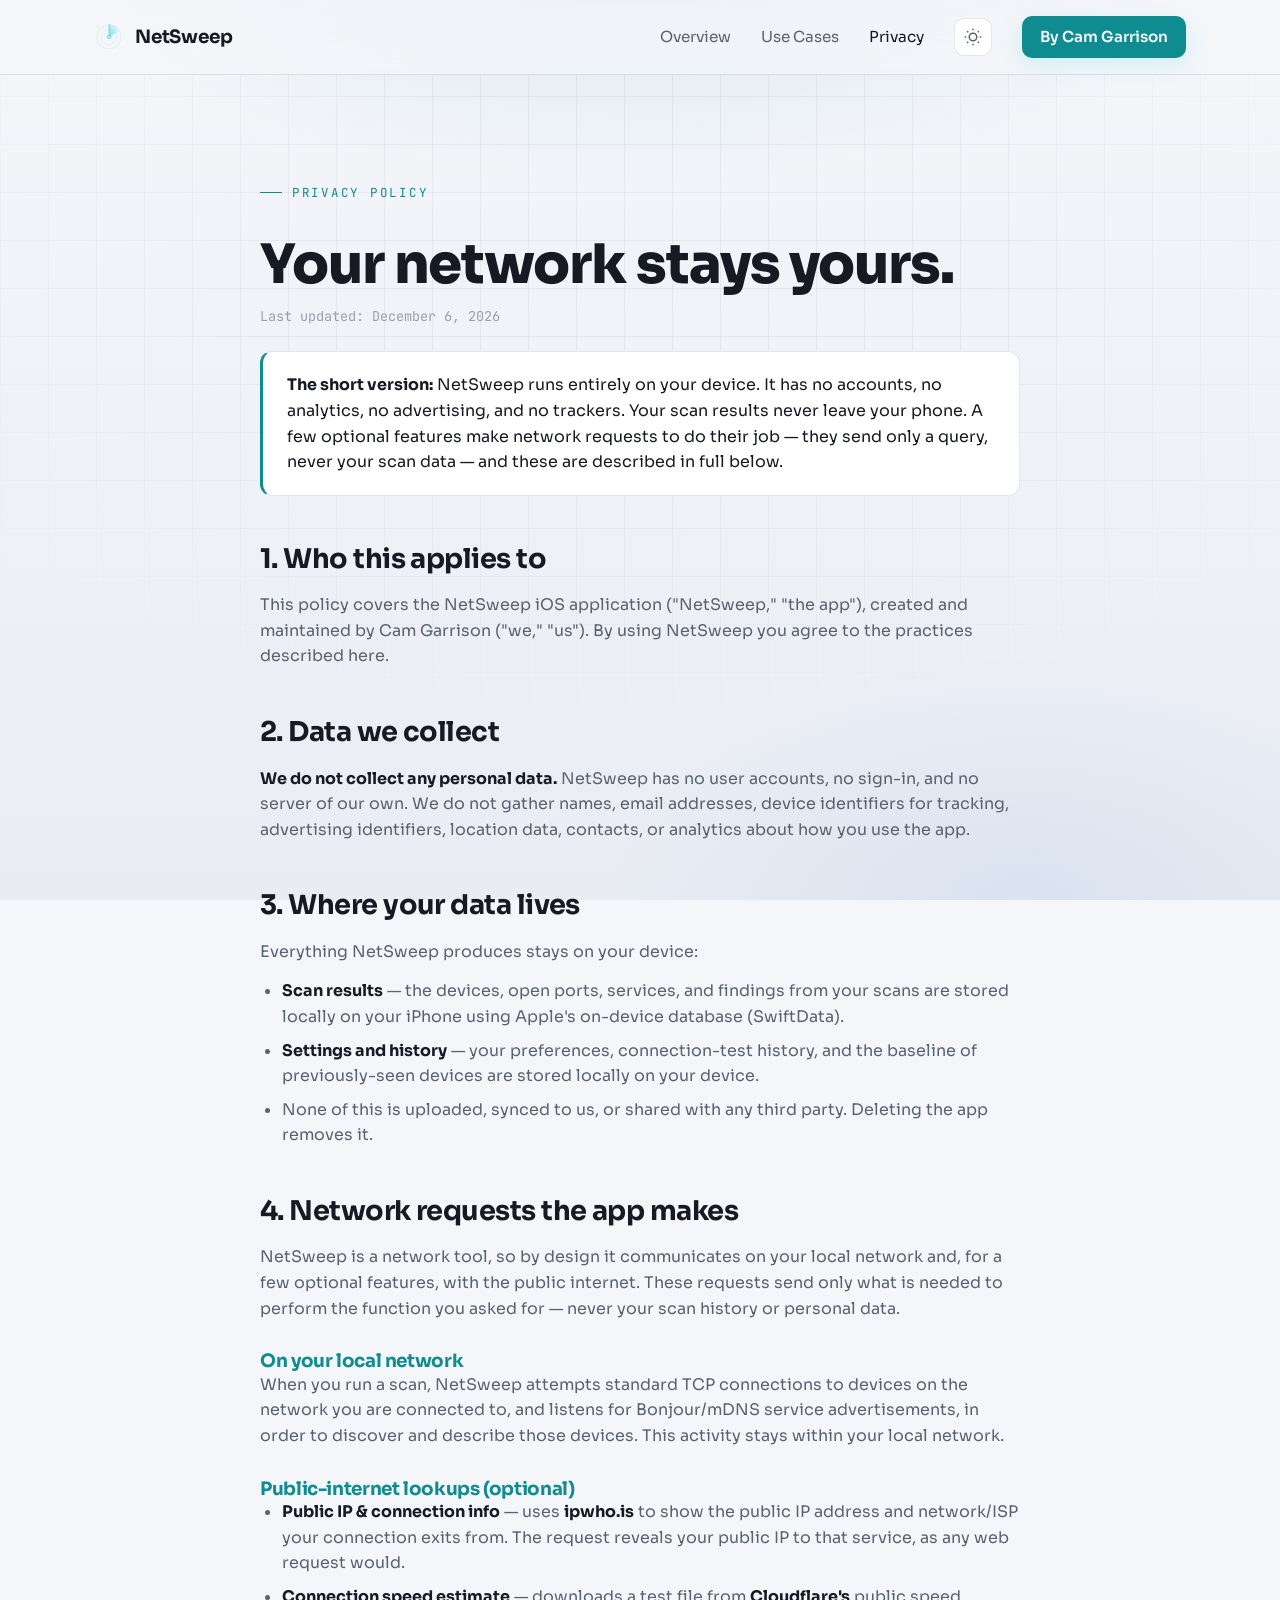
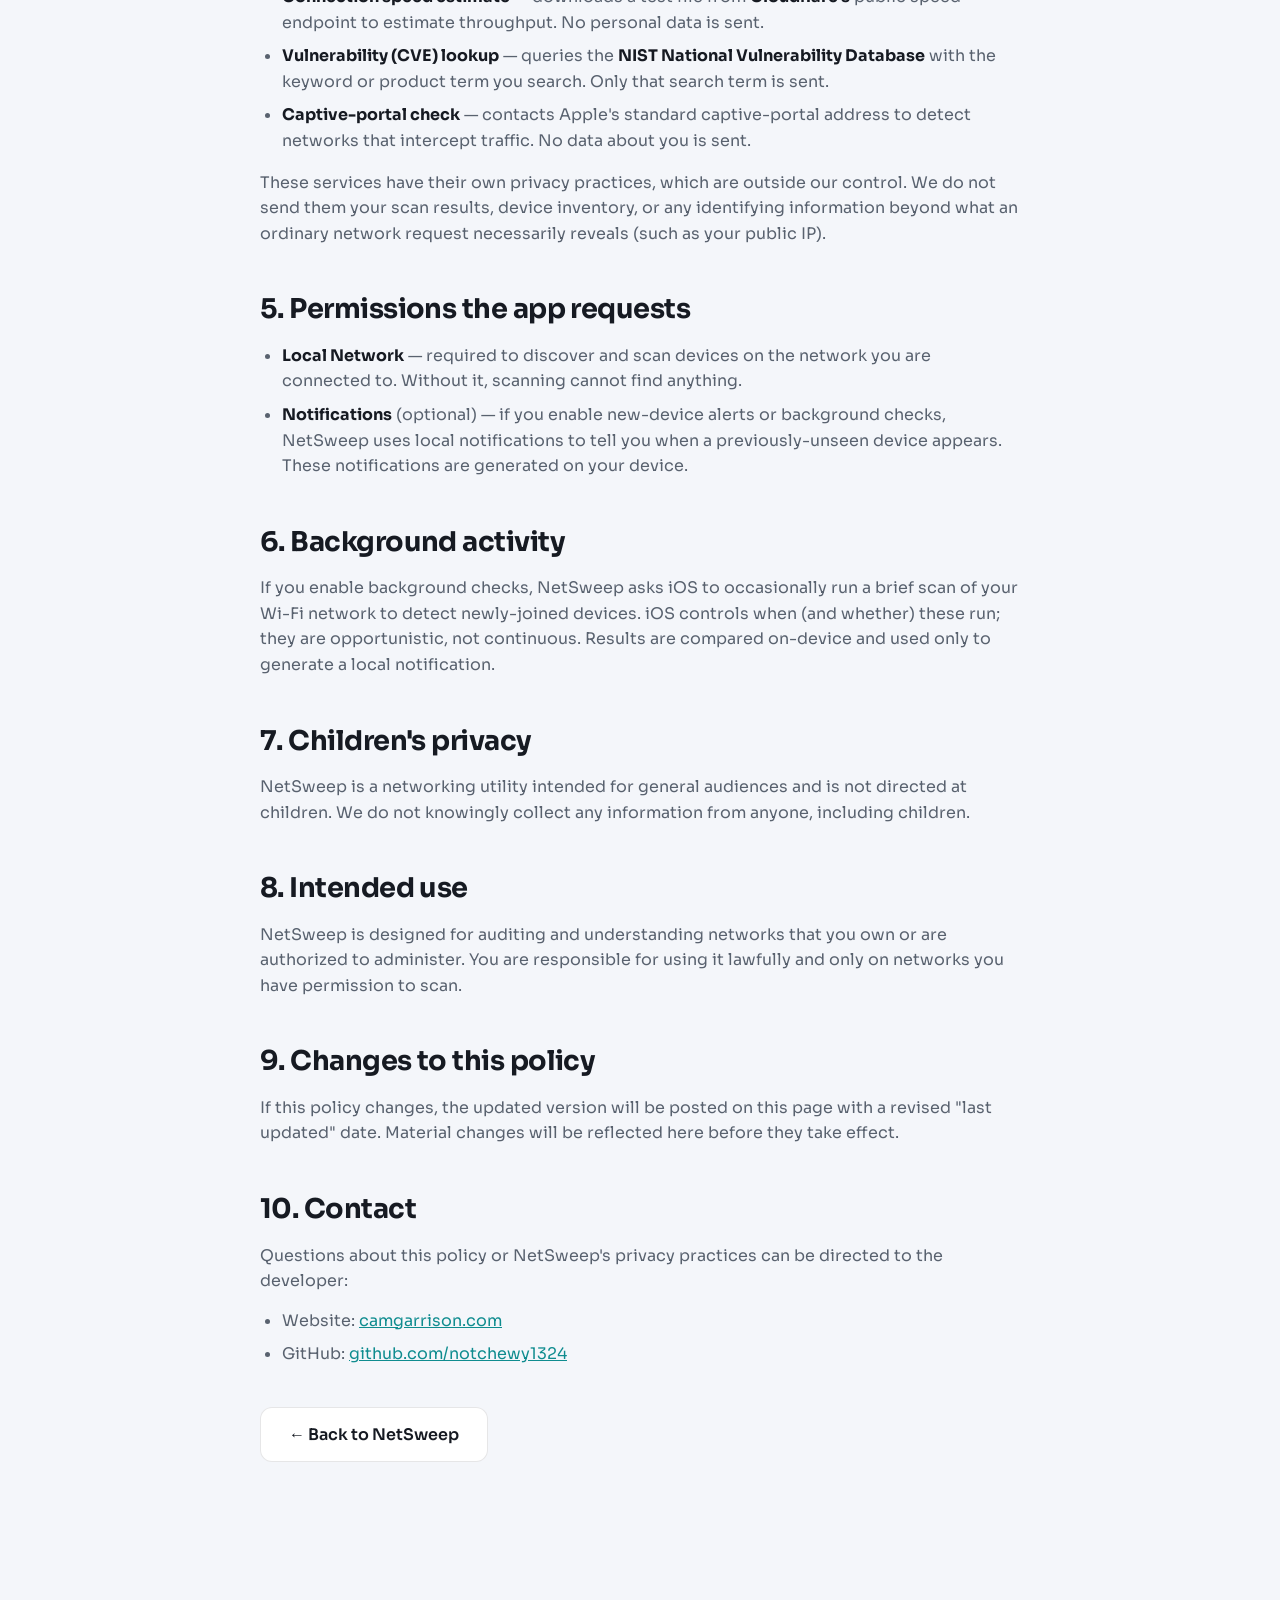
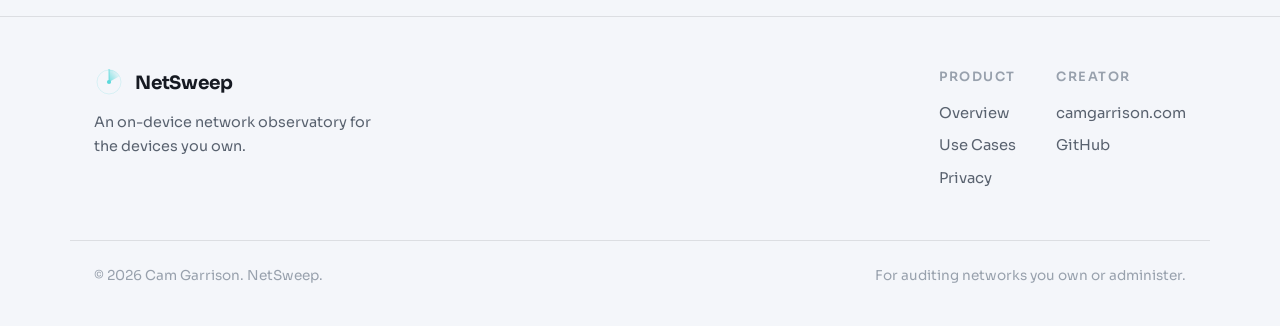
==== site/privacy.html @ 86f0f768 "v1: Production Ready App & Site" ====
<!DOCTYPE html>
<html lang="en">
<head>
<meta charset="UTF-8">
<meta name="viewport" content="width=device-width, initial-scale=1.0">
<title>NetSweep — Privacy Policy</title>
<meta name="description" content="NetSweep privacy policy. NetSweep runs entirely on your device, collects no personal data, has no accounts, ads, or trackers.">
<link rel="stylesheet" href="styles.css">
</head>
<body>

<nav>
  <div class="nav-inner">
    <a href="index.html" class="brand">
      <svg class="mark" viewBox="0 0 100 100" fill="none" xmlns="http://www.w3.org/2000/svg">
        <defs>
          <linearGradient id="swp" x1="50" y1="50" x2="86" y2="22" gradientUnits="userSpaceOnUse">
            <stop offset="0" stop-color="#5cd9db" stop-opacity="0.85"/>
            <stop offset="1" stop-color="#5cd9db" stop-opacity="0"/>
          </linearGradient>
        </defs>
        <circle cx="50" cy="50" r="40" stroke="#5cd9db" stroke-width="2" opacity="0.30"/>
        <circle cx="50" cy="50" r="26" stroke="#5cd9db" stroke-width="2" opacity="0.22"/>
        <path d="M50 50 L50 8 A42 42 0 0 1 86 30 Z" fill="url(#swp)"/>
        <line x1="50" y1="50" x2="50" y2="8" stroke="#5cd9db" stroke-width="2.5" stroke-linecap="round"/>
        <circle cx="50" cy="50" r="7" fill="#5cd9db"/>
        <circle cx="50" cy="50" r="3" fill="#eafdfd"/>
      </svg>
      NetSweep
    </a>
    <button class="nav-toggle" aria-label="Menu">☰</button>
    <div class="nav-links">
      <a href="index.html">Overview</a>
      <a href="use-cases.html">Use Cases</a>
      <a href="privacy.html">Privacy</a>
      <button class="theme-toggle" aria-label="Toggle light or dark theme" title="Toggle theme">
        <svg class="icon-moon" viewBox="0 0 24 24" fill="none" stroke="currentColor" stroke-width="2"><path d="M21 12.79A9 9 0 1 1 11.21 3 7 7 0 0 0 21 12.79z"/></svg>
        <svg class="icon-sun" viewBox="0 0 24 24" fill="none" stroke="currentColor" stroke-width="2"><circle cx="12" cy="12" r="5"/><path d="M12 1v2M12 21v2M4.2 4.2l1.4 1.4M18.4 18.4l1.4 1.4M1 12h2M21 12h2M4.2 19.8l1.4-1.4M18.4 5.6l1.4-1.4"/></svg>
      </button>
      <a href="https://camgarrison.com" class="cta">By Cam Garrison</a>
    </div>
  </div>
</nav>

<section class="wrap">
  <div class="prose">
    <span class="eyebrow reveal in">Privacy Policy</span>
    <h1 class="reveal in" data-delay="60" style="font-size:clamp(2.2rem,5vw,3.4rem);margin:14px 0 10px;">Your network stays yours.</h1>
    <p class="updated reveal in" data-delay="120">Last updated: <span id="updated"></span></p>

    <div class="callout reveal in" data-delay="160">
      <p><strong>The short version:</strong> NetSweep runs entirely on your device. It has no accounts, no analytics, no advertising, and no trackers. Your scan results never leave your phone. A few optional features make network requests to do their job — they send only a query, never your scan data — and these are described in full below.</p>
    </div>

    <div class="reveal">
    <h2>1. Who this applies to</h2>
    <p>This policy covers the NetSweep iOS application ("NetSweep," "the app"), created and maintained by Cam Garrison ("we," "us"). By using NetSweep you agree to the practices described here.</p>

    <h2>2. Data we collect</h2>
    <p><strong>We do not collect any personal data.</strong> NetSweep has no user accounts, no sign-in, and no server of our own. We do not gather names, email addresses, device identifiers for tracking, advertising identifiers, location data, contacts, or analytics about how you use the app.</p>

    <h2>3. Where your data lives</h2>
    <p>Everything NetSweep produces stays on your device:</p>
    <ul>
      <li><strong>Scan results</strong> — the devices, open ports, services, and findings from your scans are stored locally on your iPhone using Apple's on-device database (SwiftData).</li>
      <li><strong>Settings and history</strong> — your preferences, connection-test history, and the baseline of previously-seen devices are stored locally on your device.</li>
      <li>None of this is uploaded, synced to us, or shared with any third party. Deleting the app removes it.</li>
    </ul>

    <h2>4. Network requests the app makes</h2>
    <p>NetSweep is a network tool, so by design it communicates on your local network and, for a few optional features, with the public internet. These requests send only what is needed to perform the function you asked for — never your scan history or personal data.</p>

    <h3>On your local network</h3>
    <p>When you run a scan, NetSweep attempts standard TCP connections to devices on the network you are connected to, and listens for Bonjour/mDNS service advertisements, in order to discover and describe those devices. This activity stays within your local network.</p>

    <h3>Public-internet lookups (optional)</h3>
    <ul>
      <li><strong>Public IP &amp; connection info</strong> — uses <strong>ipwho.is</strong> to show the public IP address and network/ISP your connection exits from. The request reveals your public IP to that service, as any web request would.</li>
      <li><strong>Connection speed estimate</strong> — downloads a test file from <strong>Cloudflare's</strong> public speed endpoint to estimate throughput. No personal data is sent.</li>
      <li><strong>Vulnerability (CVE) lookup</strong> — queries the <strong>NIST National Vulnerability Database</strong> with the keyword or product term you search. Only that search term is sent.</li>
      <li><strong>Captive-portal check</strong> — contacts Apple's standard captive-portal address to detect networks that intercept traffic. No data about you is sent.</li>
    </ul>
    <p>These services have their own privacy practices, which are outside our control. We do not send them your scan results, device inventory, or any identifying information beyond what an ordinary network request necessarily reveals (such as your public IP).</p>

    <h2>5. Permissions the app requests</h2>
    <ul>
      <li><strong>Local Network</strong> — required to discover and scan devices on the network you are connected to. Without it, scanning cannot find anything.</li>
      <li><strong>Notifications</strong> (optional) — if you enable new-device alerts or background checks, NetSweep uses local notifications to tell you when a previously-unseen device appears. These notifications are generated on your device.</li>
    </ul>

    <h2>6. Background activity</h2>
    <p>If you enable background checks, NetSweep asks iOS to occasionally run a brief scan of your Wi-Fi network to detect newly-joined devices. iOS controls when (and whether) these run; they are opportunistic, not continuous. Results are compared on-device and used only to generate a local notification.</p>

    <h2>7. Children's privacy</h2>
    <p>NetSweep is a networking utility intended for general audiences and is not directed at children. We do not knowingly collect any information from anyone, including children.</p>

    <h2>8. Intended use</h2>
    <p>NetSweep is designed for auditing and understanding networks that you own or are authorized to administer. You are responsible for using it lawfully and only on networks you have permission to scan.</p>

    <h2>9. Changes to this policy</h2>
    <p>If this policy changes, the updated version will be posted on this page with a revised "last updated" date. Material changes will be reflected here before they take effect.</p>

    <h2>10. Contact</h2>
    <p>Questions about this policy or NetSweep's privacy practices can be directed to the developer:</p>
    <ul>
      <li>Website: <a href="https://camgarrison.com" style="color:var(--accent);">camgarrison.com</a></li>
      <li>GitHub: <a href="https://github.com/notchewy1324" style="color:var(--accent);">github.com/notchewy1324</a></li>
    </ul>
    <p style="margin-top:40px;"><a href="index.html" class="btn btn-ghost">← Back to NetSweep</a></p>
    </div>
  </div>
</section>

<footer>
  <div class="wrap foot-inner">
    <div>
      <a href="index.html" class="brand" style="margin-bottom:14px;">
        <svg class="mark" viewBox="0 0 100 100" fill="none">
          <defs>
            <linearGradient id="swpf" x1="50" y1="50" x2="86" y2="22" gradientUnits="userSpaceOnUse">
              <stop offset="0" stop-color="#5cd9db" stop-opacity="0.8"/>
              <stop offset="1" stop-color="#5cd9db" stop-opacity="0"/>
            </linearGradient>
          </defs>
          <circle cx="50" cy="50" r="40" stroke="#5cd9db" stroke-width="2" opacity="0.30"/>
          <path d="M50 50 L50 8 A42 42 0 0 1 86 30 Z" fill="url(#swpf)"/>
          <line x1="50" y1="50" x2="50" y2="8" stroke="#5cd9db" stroke-width="2.5" stroke-linecap="round"/>
          <circle cx="50" cy="50" r="7" fill="#5cd9db"/>
        </svg>
        NetSweep
      </a>
      <p style="max-width:280px;font-size:0.9rem;">An on-device network observatory for the devices you own.</p>
    </div>
    <div class="foot-links">
      <div class="foot-col">
        <h4>Product</h4>
        <a href="index.html">Overview</a>
        <a href="use-cases.html">Use Cases</a>
        <a href="privacy.html">Privacy</a>
      </div>
      <div class="foot-col">
        <h4>Creator</h4>
        <a href="https://camgarrison.com">camgarrison.com</a>
        <a href="https://github.com/notchewy1324">GitHub</a>
      </div>
    </div>
  </div>
  <div class="wrap foot-bottom">
    <span>© <span id="year"></span> Cam Garrison. NetSweep.</span>
    <span>For auditing networks you own or administer.</span>
  </div>
</footer>

<script src="app.js"></script>
<script>
  // Set the "last updated" date to today in a readable format.
  const u = document.getElementById('updated');
  if (u) u.textContent = new Date().toLocaleDateString('en-US', { year:'numeric', month:'long', day:'numeric' });
</script>
</body>
</html>
---- site/styles.css ----
/* ============================================================
   NetWatch — site styles
   Observatory aesthetic: deep canvas, instrument-glow cyan,
   scope motif, monospace technical accents.
   ============================================================ */

@import url('https://fonts.googleapis.com/css2?family=Sora:wght@400;500;600;700;800&family=JetBrains+Mono:wght@400;500;700&display=swap');

:root {
  --canvas-top: #0a0d12;
  --canvas-bottom: #11141c;
  --surface: #161922;
  --surface-hi: #1d212c;
  --accent: #5cd9db;          /* instrument cyan-teal */
  --accent-deep: #2fa8aa;
  --good: #66dba0;
  --amber: #fbbd5c;
  --danger: #fb7474;
  --info: #76aefb;
  --text: #eef2f6;
  --text-dim: #8b93a3;
  --text-faint: #5a6473;
  --stroke: rgba(255,255,255,0.07);
  --card-glow: rgba(255,255,255,0.14);
  --nav-bg: rgba(10,13,18,0.7);
  --display: 'Sora', sans-serif;
  --mono: 'JetBrains Mono', monospace;
  --maxw: 1140px;
}

/* Light theme — a "daylight observatory": soft paper canvas, deeper accent */
[data-theme="light"] {
  --canvas-top: #f4f6fa;
  --canvas-bottom: #e9edf3;
  --surface: #ffffff;
  --surface-hi: #eef1f6;
  --accent: #0f8c8f;          /* deeper teal for contrast on light */
  --accent-deep: #0b6e70;
  --good: #1f9d63;
  --amber: #b9821a;
  --danger: #cf4040;
  --info: #2767c9;
  --text: #161a22;
  --text-dim: #59626f;
  --text-faint: #98a1ad;
  --stroke: rgba(10,15,25,0.10);
  --card-glow: rgba(10,15,25,0.05);
  --nav-bg: rgba(244,246,250,0.75);
}

* { margin: 0; padding: 0; box-sizing: border-box; }

html { scroll-behavior: smooth; }

body {
  font-family: var(--display);
  background: var(--canvas-top);
  color: var(--text);
  line-height: 1.6;
  -webkit-font-smoothing: antialiased;
  overflow-x: hidden;
  transition: background 0.5s ease, color 0.5s ease;
}

/* Atmospheric background: gradient + faint grid + glow blooms */
body::before {
  content: '';
  position: fixed;
  inset: 0;
  background:
    radial-gradient(ellipse 80% 50% at 50% -10%, color-mix(in srgb, var(--accent) 14%, transparent), transparent 60%),
    radial-gradient(ellipse 60% 50% at 80% 100%, color-mix(in srgb, var(--info) 8%, transparent), transparent 55%),
    linear-gradient(180deg, var(--canvas-top), var(--canvas-bottom));
  z-index: -2;
  transition: background 0.5s ease;
}
body::after {
  content: '';
  position: fixed;
  inset: 0;
  background-image:
    linear-gradient(var(--stroke) 1px, transparent 1px),
    linear-gradient(90deg, var(--stroke) 1px, transparent 1px);
  background-size: 48px 48px;
  mask-image: radial-gradient(ellipse 90% 70% at 50% 30%, #000 30%, transparent 75%);
  opacity: 0.5;
  z-index: -1;
}

/* ---------- Layout ---------- */
.wrap { max-width: var(--maxw); margin: 0 auto; padding: 0 24px; }
section.wrap { padding: 100px 24px; max-width: var(--maxw); margin: 0 auto; position: relative; }

.eyebrow {
  font-family: var(--mono);
  font-size: 0.78rem;
  letter-spacing: 0.22em;
  text-transform: uppercase;
  color: var(--accent);
  margin-bottom: 18px;
  display: inline-flex;
  align-items: center;
  gap: 10px;
}
.eyebrow::before {
  content: '';
  width: 22px; height: 1px;
  background: var(--accent);
}

h1, h2, h3 { font-weight: 700; line-height: 1.12; letter-spacing: -0.02em; }
h1 { font-size: clamp(2.6rem, 6vw, 4.6rem); font-weight: 800; }
h2 { font-size: clamp(2rem, 4vw, 3rem); margin-bottom: 18px; }
h3 { font-size: 1.3rem; }
p { color: var(--text-dim); }
.lead { font-size: 1.2rem; color: var(--text-dim); max-width: 620px; }

/* ---------- Nav ---------- */
nav {
  position: sticky; top: 0; z-index: 100;
  backdrop-filter: blur(14px);
  background: var(--nav-bg);
  border-bottom: 1px solid var(--stroke);
  transition: background 0.5s ease;
}
.nav-inner {
  max-width: var(--maxw); margin: 0 auto; padding: 16px 24px;
  display: flex; align-items: center; justify-content: space-between;
}
.brand { display: flex; align-items: center; gap: 11px; font-weight: 700; font-size: 1.15rem; letter-spacing: -0.01em; text-decoration: none; color: var(--text); }
.brand .mark { width: 30px; height: 30px; }
.nav-links { display: flex; gap: 30px; align-items: center; }
.nav-links a { color: var(--text-dim); text-decoration: none; font-size: 0.95rem; transition: color 0.2s; }
.nav-links a:hover { color: var(--text); }
.nav-links a.cta {
  color: var(--canvas-top); background: var(--accent);
  padding: 9px 18px; border-radius: 10px; font-weight: 600;
  box-shadow: 0 6px 20px rgba(92,217,219,0.25);
  transition: transform 0.2s, box-shadow 0.2s;
}
.nav-links a.cta:hover { transform: translateY(-2px); box-shadow: 0 10px 28px rgba(92,217,219,0.35); }
.nav-toggle { display: none; background: none; border: none; color: var(--text); font-size: 1.5rem; cursor: pointer; }

/* ---------- Hero ---------- */
.hero { padding: 90px 0 60px; text-align: center; }
.hero h1 { margin-bottom: 24px; }
.hero .lead { margin: 0 auto 36px; }
.hero .gradient-text {
  background: linear-gradient(120deg, var(--accent), var(--info));
  -webkit-background-clip: text; background-clip: text;
  -webkit-text-fill-color: transparent;
}
.hero-actions { display: flex; gap: 16px; justify-content: center; flex-wrap: wrap; }

.btn {
  font-family: var(--display); font-weight: 600; font-size: 1rem;
  padding: 14px 28px; border-radius: 12px; text-decoration: none;
  cursor: pointer; border: none; transition: transform 0.2s, box-shadow 0.2s, background 0.2s;
  display: inline-flex; align-items: center; gap: 9px;
}
.btn-primary { background: var(--accent); color: var(--canvas-top); box-shadow: 0 8px 24px rgba(92,217,219,0.28); }
.btn-primary:hover { transform: translateY(-2px); box-shadow: 0 12px 32px rgba(92,217,219,0.4); }
.btn-ghost { background: var(--surface); color: var(--text); border: 1px solid var(--stroke); }
.btn-ghost:hover { transform: translateY(-2px); border-color: var(--accent); }

/* ---------- Scope hero visual ---------- */
.scope {
  width: min(420px, 78vw); aspect-ratio: 1;
  margin: 56px auto 0; position: relative;
}
.scope svg { width: 100%; height: 100%; overflow: visible; }
.scope .ring { fill: none; stroke: var(--accent); opacity: 0.35; }
.scope .ring.outer { opacity: 0.6; stroke-width: 1.6; }
.scope .sweep { transform-origin: 50% 50%; animation: sweep 4s linear infinite; }
.scope .crosshair { stroke: var(--accent); opacity: 0.2; stroke-width: 1; }
.scope .core { fill: var(--accent); filter: drop-shadow(0 0 14px var(--accent)); animation: pulse 2.4s ease-in-out infinite; }
.scope .blip { fill: var(--info); opacity: 0; animation: blip 4s linear infinite; }
.scope .blip.b2 { animation-delay: 1.3s; fill: var(--amber); }
.scope .blip.b3 { animation-delay: 2.6s; }

@keyframes sweep { to { transform: rotate(360deg); } }
@keyframes pulse { 0%,100% { opacity: 0.85; } 50% { opacity: 1; transform: scale(1.06); } }
@keyframes blip { 0%,40% { opacity: 0; } 45% { opacity: 1; } 90%,100% { opacity: 0; } }

/* ---------- Feature grid ---------- */
.grid { display: grid; gap: 22px; }
.grid-3 { grid-template-columns: repeat(3, 1fr); }
.grid-2 { grid-template-columns: repeat(2, 1fr); }

.card {
  background: var(--surface);
  border: 1px solid var(--stroke);
  border-radius: 18px;
  padding: 28px;
  position: relative;
  overflow: hidden;
  transition: transform 0.3s, border-color 0.3s;
}
.card::before {
  content: '';
  position: absolute; top: 0; left: 0; right: 0; height: 1px;
  background: linear-gradient(90deg, transparent, var(--card-glow), transparent);
}
.card:hover { transform: translateY(-4px); border-color: rgba(92,217,219,0.3); }
.card .ic {
  width: 46px; height: 46px; border-radius: 12px;
  background: rgba(92,217,219,0.12); color: var(--accent);
  display: grid; place-items: center; margin-bottom: 18px;
  font-size: 1.4rem;
}
.card h3 { margin-bottom: 9px; }
.card p { font-size: 0.96rem; }

/* ---------- Section header ---------- */
.sec-head { max-width: 640px; margin-bottom: 50px; }
.sec-head.center { margin-left: auto; margin-right: auto; text-align: center; }
.sec-head.center .eyebrow { }

/* ---------- Use-case rows ---------- */
.usecase {
  display: grid; grid-template-columns: 1fr 1fr; gap: 48px; align-items: center;
  margin-bottom: 90px;
}
.usecase:nth-child(even) .uc-visual { order: -1; }
.uc-visual {
  background: var(--surface); border: 1px solid var(--stroke);
  border-radius: 20px; padding: 32px; min-height: 280px;
  display: flex; flex-direction: column; gap: 14px; justify-content: center;
  position: relative; overflow: hidden;
}
.uc-tag { font-family: var(--mono); font-size: 0.75rem; letter-spacing: 0.15em; text-transform: uppercase; color: var(--accent); }
.uc-list { list-style: none; margin-top: 18px; }
.uc-list li { padding: 11px 0 11px 28px; position: relative; color: var(--text-dim); border-bottom: 1px solid var(--stroke); }
.uc-list li:last-child { border-bottom: none; }
.uc-list li::before {
  content: '›'; position: absolute; left: 6px; color: var(--accent); font-family: var(--mono); font-weight: 700;
}

/* terminal-ish mock inside use-case visuals */
.mock {
  font-family: var(--mono); font-size: 0.82rem; line-height: 1.9;
}
.mock .row { display: flex; justify-content: space-between; padding: 6px 0; border-bottom: 1px solid var(--stroke); }
.mock .row:last-child { border: none; }
.mock .k { color: var(--text-dim); }
.mock .v { color: var(--accent); }
.mock .v.warn { color: var(--amber); }
.mock .v.bad { color: var(--danger); }
.mock .v.ok { color: var(--good); }

/* ---------- Stat band ---------- */
.stats { display: grid; grid-template-columns: repeat(4,1fr); gap: 20px; text-align: center; }
.stat .num { font-family: var(--mono); font-size: 2.4rem; font-weight: 700; color: var(--accent); }
.stat .lbl { font-size: 0.85rem; color: var(--text-dim); margin-top: 6px; }

/* ---------- Privacy / prose ---------- */
.prose { max-width: 760px; margin: 0 auto; }
.prose h2 { margin-top: 48px; font-size: 1.7rem; }
.prose h3 { margin-top: 30px; color: var(--accent); font-size: 1.15rem; }
.prose p, .prose li { color: var(--text-dim); margin-bottom: 14px; }
.prose ul { margin: 0 0 16px 22px; }
.prose li { margin-bottom: 8px; }
.prose strong { color: var(--text); }
.prose .updated { font-family: var(--mono); font-size: 0.85rem; color: var(--text-faint); }
.callout {
  background: var(--surface); border: 1px solid var(--stroke);
  border-left: 3px solid var(--accent); border-radius: 12px;
  padding: 20px 24px; margin: 24px 0;
}
.callout p { margin: 0; color: var(--text); }

/* ---------- Footer ---------- */
footer { border-top: 1px solid var(--stroke); padding: 50px 0 40px; margin-top: 40px; }
.foot-inner { display: flex; justify-content: space-between; align-items: flex-start; flex-wrap: wrap; gap: 30px; }
.foot-links { display: flex; gap: 40px; flex-wrap: wrap; }
.foot-col h4 { font-size: 0.8rem; text-transform: uppercase; letter-spacing: 0.12em; color: var(--text-faint); margin-bottom: 14px; font-weight: 600; }
.foot-col a { display: block; color: var(--text-dim); text-decoration: none; font-size: 0.92rem; margin-bottom: 9px; transition: color 0.2s; }
.foot-col a:hover { color: var(--accent); }
.foot-bottom { margin-top: 40px; padding-top: 24px; border-top: 1px solid var(--stroke); font-size: 0.85rem; color: var(--text-faint); display: flex; justify-content: space-between; flex-wrap: wrap; gap: 12px; }
.foot-bottom a { color: var(--text-dim); text-decoration: none; }

/* ---------- Reveal animation ---------- */
.reveal { opacity: 0; transform: translateY(24px); transition: opacity 0.7s cubic-bezier(0.2,0.8,0.2,1), transform 0.7s cubic-bezier(0.2,0.8,0.2,1); }
.reveal.in { opacity: 1; transform: none; }

/* ---------- Badge / pill ---------- */
.pill {
  display: inline-flex; align-items: center; gap: 7px;
  font-family: var(--mono); font-size: 0.74rem; letter-spacing: 0.08em;
  padding: 6px 13px; border-radius: 999px;
  background: rgba(92,217,219,0.1); color: var(--accent);
  border: 1px solid rgba(92,217,219,0.2);
}
.pill.dot::before { content:''; width:6px; height:6px; border-radius:50%; background: var(--good); box-shadow: 0 0 8px var(--good); }

/* ---------- Responsive ---------- */
@media (max-width: 880px) {
  .grid-3 { grid-template-columns: 1fr; }
  .grid-2 { grid-template-columns: 1fr; }
  .usecase { grid-template-columns: 1fr; gap: 24px; }
  .usecase:nth-child(even) .uc-visual { order: 0; }
  .stats { grid-template-columns: repeat(2,1fr); gap: 30px; }
  .nav-links { position: fixed; inset: 64px 0 auto 0; flex-direction: column; background: var(--canvas-bottom); padding: 24px; gap: 18px; border-bottom: 1px solid var(--stroke); transform: translateY(-130%); transition: transform 0.3s; }
  .nav-links.open { transform: none; }
  .nav-toggle { display: block; }
  section.wrap { padding: 70px 24px; }
}

/* ============================================================
   Theme toggle + Apple-grade polish refinements
   ============================================================ */

/* Theme toggle button in nav */
.theme-toggle {
  background: var(--surface);
  border: 1px solid var(--stroke);
  width: 38px; height: 38px;
  border-radius: 10px;
  display: grid; place-items: center;
  cursor: pointer;
  color: var(--text-dim);
  transition: color 0.2s, border-color 0.2s, transform 0.2s, background 0.5s;
  position: relative;
  overflow: hidden;
}
.theme-toggle:hover { color: var(--accent); border-color: var(--accent); transform: translateY(-1px); }
.theme-toggle svg { width: 18px; height: 18px; transition: opacity 0.3s, transform 0.4s; position: absolute; }
.theme-toggle .icon-sun { opacity: 0; transform: rotate(-90deg) scale(0.5); }
.theme-toggle .icon-moon { opacity: 1; transform: rotate(0) scale(1); }
[data-theme="light"] .theme-toggle .icon-sun { opacity: 1; transform: rotate(0) scale(1); }
[data-theme="light"] .theme-toggle .icon-moon { opacity: 0; transform: rotate(90deg) scale(0.5); }

/* Refined focus-visible states (accessibility / ADA) */
a:focus-visible, button:focus-visible, .btn:focus-visible {
  outline: 2px solid var(--accent);
  outline-offset: 3px;
  border-radius: 8px;
}

/* Smoother, more intentional card hover — subtle scale + glow lift */
.card { transition: transform 0.35s cubic-bezier(0.2,0.8,0.2,1), border-color 0.35s, box-shadow 0.35s; }
.card:hover {
  box-shadow: 0 18px 50px -20px color-mix(in srgb, var(--accent) 35%, transparent);
}

/* Card icon gets a soft glow ring on card hover */
.card .ic { transition: transform 0.35s cubic-bezier(0.2,0.8,0.2,1), box-shadow 0.35s; }
.card:hover .ic {
  transform: scale(1.06);
  box-shadow: 0 0 24px -4px color-mix(in srgb, var(--accent) 50%, transparent);
}

/* Buttons: a light sweep on hover for a premium feel */
.btn-primary { position: relative; overflow: hidden; }
.btn-primary::after {
  content: '';
  position: absolute; top: 0; left: -120%;
  width: 60%; height: 100%;
  background: linear-gradient(100deg, transparent, rgba(255,255,255,0.35), transparent);
  transform: skewX(-20deg);
  transition: left 0.6s cubic-bezier(0.2,0.8,0.2,1);
}
.btn-primary:hover::after { left: 130%; }

/* Eyebrow line draws in on reveal */
.reveal.in .eyebrow::before { animation: lineGrow 0.6s cubic-bezier(0.2,0.8,0.2,1) both; }
@keyframes lineGrow { from { width: 0; opacity: 0; } to { width: 22px; opacity: 1; } }

/* Section number watermark for editorial feel (optional, via data attr) */
.sec-head[data-num]::before {
  content: attr(data-num);
  font-family: var(--mono);
  font-size: 0.8rem;
  color: var(--text-faint);
  letter-spacing: 0.2em;
  display: block;
  margin-bottom: 12px;
}

/* Refined stat numbers — slight gradient */
.stat .num {
  background: linear-gradient(135deg, var(--accent), var(--info));
  -webkit-background-clip: text; background-clip: text;
  -webkit-text-fill-color: transparent;
}

/* Honor reduced motion — kill ambient/looping animation */
@media (prefers-reduced-motion: reduce) {
  *, *::before, *::after {
    animation-duration: 0.001ms !important;
    animation-iteration-count: 1 !important;
    transition-duration: 0.01ms !important;
    scroll-behavior: auto !important;
  }
  .scope .sweep, .scope .core, .scope .blip { animation: none !important; }
  .reveal { opacity: 1 !important; transform: none !important; }
}

/* Light-mode scope tuning — softer glow so it doesn't blow out */
[data-theme="light"] .scope .core { filter: drop-shadow(0 0 8px var(--accent)); }
[data-theme="light"] .btn-primary::after { background: linear-gradient(100deg, transparent, rgba(255,255,255,0.6), transparent); }
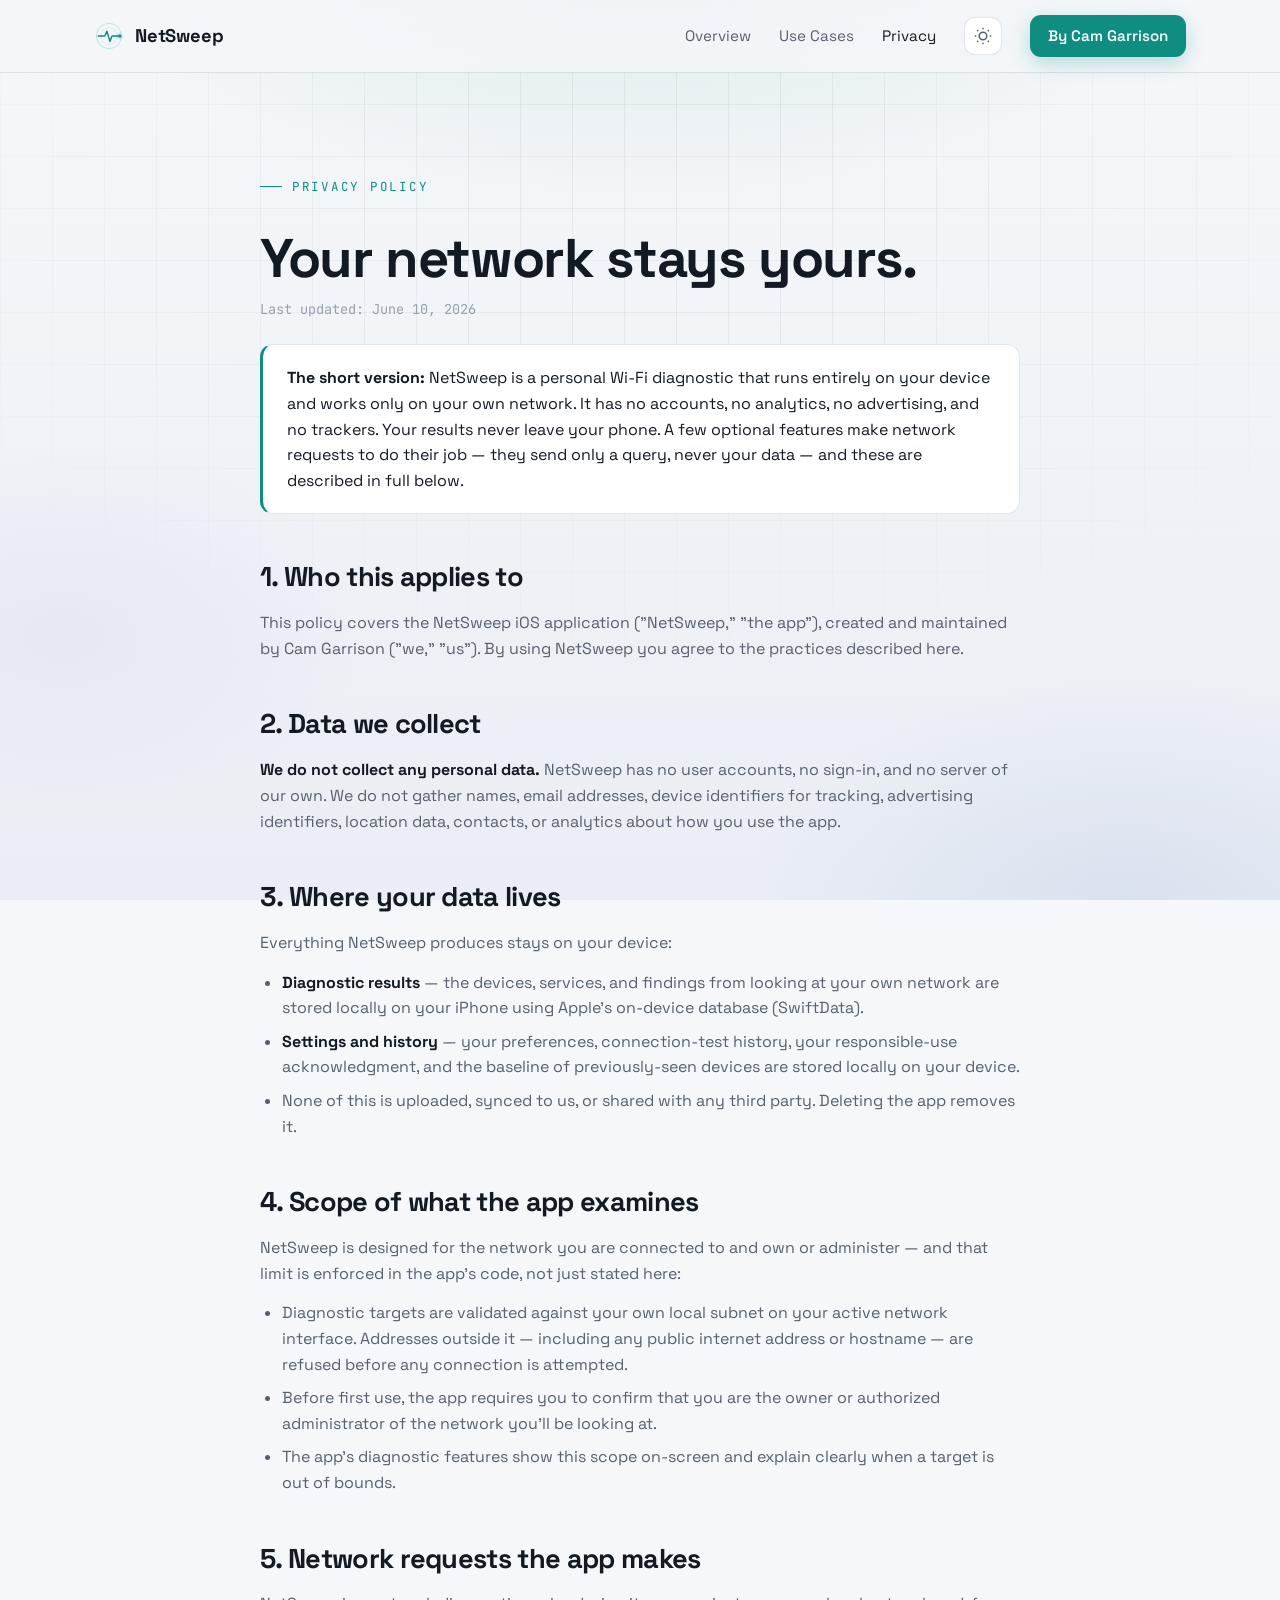
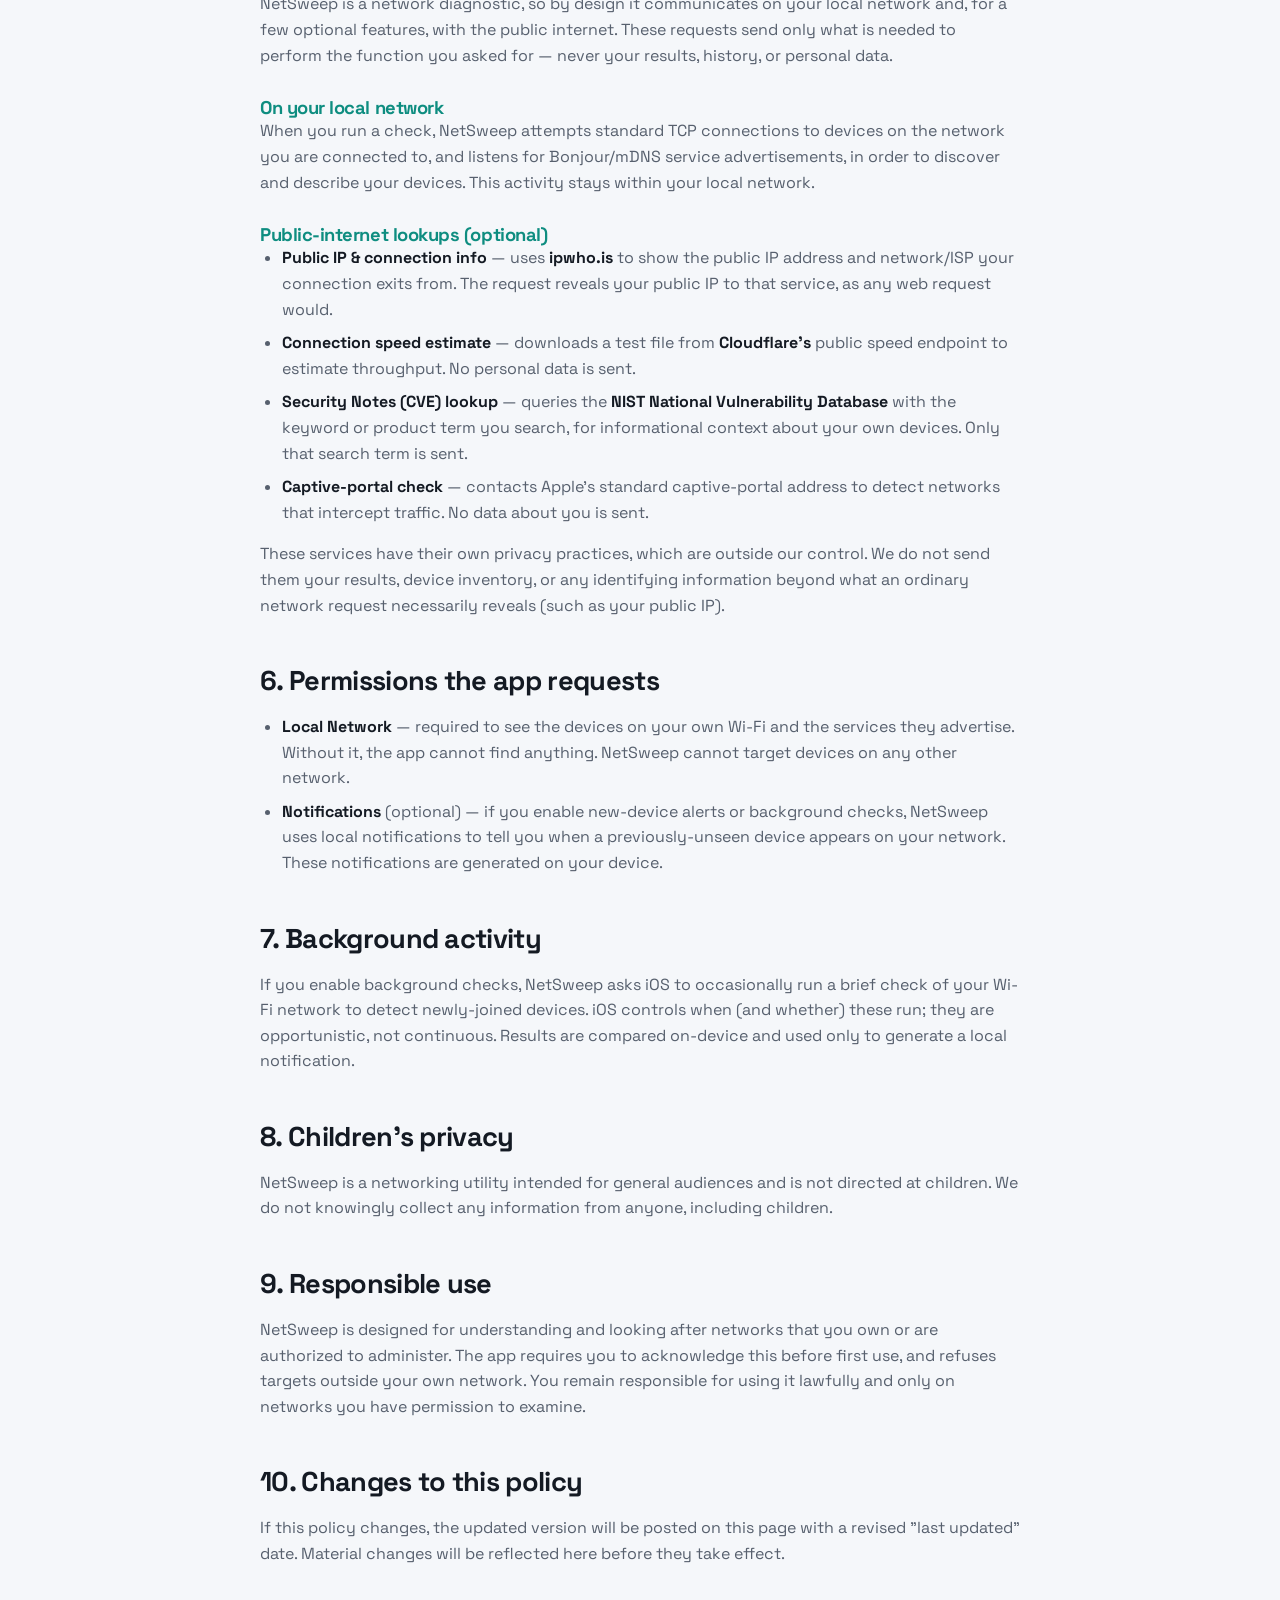
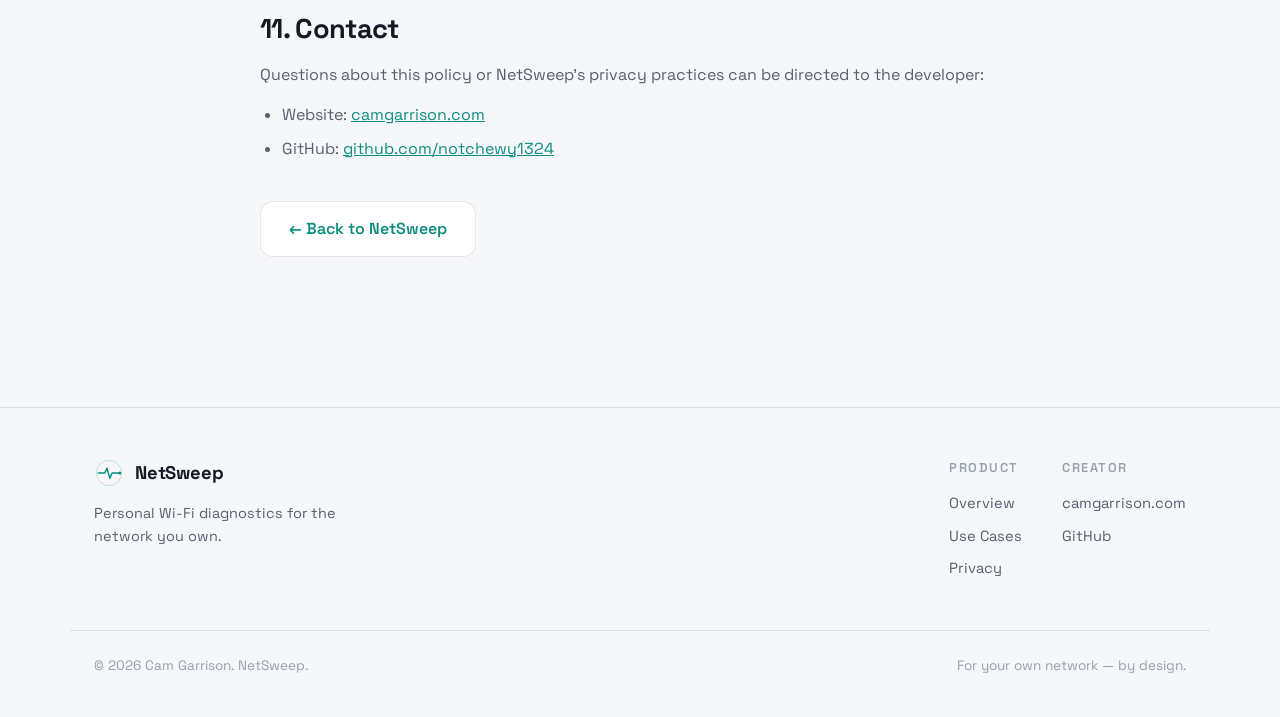
==== commit 98086617: "v1.0.0: full production ready redesign of app and site" ====
--- a/site/privacy.html
+++ b/site/privacy.html
@@ -4,7 +4,7 @@
 <meta charset="UTF-8">
 <meta name="viewport" content="width=device-width, initial-scale=1.0">
 <title>NetSweep — Privacy Policy</title>
-<meta name="description" content="NetSweep privacy policy. NetSweep runs entirely on your device, collects no personal data, has no accounts, ads, or trackers.">
+<meta name="description" content="NetSweep privacy policy. NetSweep is a personal Wi-Fi diagnostic that runs entirely on your device, collects no personal data, and works only on your own network. No accounts, ads, or trackers.">
 <link rel="stylesheet" href="styles.css">
 </head>
 <body>
@@ -12,19 +12,11 @@
 <nav>
   <div class="nav-inner">
     <a href="index.html" class="brand">
-      <svg class="mark" viewBox="0 0 100 100" fill="none" xmlns="http://www.w3.org/2000/svg">
-        <defs>
-          <linearGradient id="swp" x1="50" y1="50" x2="86" y2="22" gradientUnits="userSpaceOnUse">
-            <stop offset="0" stop-color="#5cd9db" stop-opacity="0.85"/>
-            <stop offset="1" stop-color="#5cd9db" stop-opacity="0"/>
-          </linearGradient>
-        </defs>
-        <circle cx="50" cy="50" r="40" stroke="#5cd9db" stroke-width="2" opacity="0.30"/>
-        <circle cx="50" cy="50" r="26" stroke="#5cd9db" stroke-width="2" opacity="0.22"/>
-        <path d="M50 50 L50 8 A42 42 0 0 1 86 30 Z" fill="url(#swp)"/>
-        <line x1="50" y1="50" x2="50" y2="8" stroke="#5cd9db" stroke-width="2.5" stroke-linecap="round"/>
-        <circle cx="50" cy="50" r="7" fill="#5cd9db"/>
-        <circle cx="50" cy="50" r="3" fill="#eafdfd"/>
+      <svg class="mark" viewBox="0 0 100 100" fill="none" xmlns="http://www.w3.org/2000/svg" aria-hidden="true">
+        <circle cx="50" cy="50" r="42" stroke="var(--accent)" stroke-width="2.5" opacity="0.3"/>
+        <circle cx="50" cy="50" r="28" stroke="var(--accent)" stroke-width="2" opacity="0.18"/>
+        <path d="M14 50 H36 L43 34 L53 68 L60 50 H86" stroke="var(--accent)" stroke-width="5" stroke-linecap="round" stroke-linejoin="round"/>
+        <circle class="pulse-core" cx="86" cy="50" r="5" fill="var(--accent)"/>
       </svg>
       NetSweep
     </a>
@@ -46,10 +38,10 @@
   <div class="prose">
     <span class="eyebrow reveal in">Privacy Policy</span>
     <h1 class="reveal in" data-delay="60" style="font-size:clamp(2.2rem,5vw,3.4rem);margin:14px 0 10px;">Your network stays yours.</h1>
-    <p class="updated reveal in" data-delay="120">Last updated: <span id="updated"></span></p>
+    <p class="updated reveal in" data-delay="120">Last updated: June 10, 2026</p>
 
     <div class="callout reveal in" data-delay="160">
-      <p><strong>The short version:</strong> NetSweep runs entirely on your device. It has no accounts, no analytics, no advertising, and no trackers. Your scan results never leave your phone. A few optional features make network requests to do their job — they send only a query, never your scan data — and these are described in full below.</p>
+      <p><strong>The short version:</strong> NetSweep is a personal Wi-Fi diagnostic that runs entirely on your device and works only on your own network. It has no accounts, no analytics, no advertising, and no trackers. Your results never leave your phone. A few optional features make network requests to do their job — they send only a query, never your data — and these are described in full below.</p>
     </div>
 
     <div class="reveal">
@@ -62,49 +54,57 @@
     <h2>3. Where your data lives</h2>
     <p>Everything NetSweep produces stays on your device:</p>
     <ul>
-      <li><strong>Scan results</strong> — the devices, open ports, services, and findings from your scans are stored locally on your iPhone using Apple's on-device database (SwiftData).</li>
-      <li><strong>Settings and history</strong> — your preferences, connection-test history, and the baseline of previously-seen devices are stored locally on your device.</li>
+      <li><strong>Diagnostic results</strong> — the devices, services, and findings from looking at your own network are stored locally on your iPhone using Apple's on-device database (SwiftData).</li>
+      <li><strong>Settings and history</strong> — your preferences, connection-test history, your responsible-use acknowledgment, and the baseline of previously-seen devices are stored locally on your device.</li>
       <li>None of this is uploaded, synced to us, or shared with any third party. Deleting the app removes it.</li>
     </ul>
 
-    <h2>4. Network requests the app makes</h2>
-    <p>NetSweep is a network tool, so by design it communicates on your local network and, for a few optional features, with the public internet. These requests send only what is needed to perform the function you asked for — never your scan history or personal data.</p>
+    <h2>4. Scope of what the app examines</h2>
+    <p>NetSweep is designed for the network you are connected to and own or administer — and that limit is enforced in the app's code, not just stated here:</p>
+    <ul>
+      <li>Diagnostic targets are validated against your own local subnet on your active network interface. Addresses outside it — including any public internet address or hostname — are refused before any connection is attempted.</li>
+      <li>Before first use, the app requires you to confirm that you are the owner or authorized administrator of the network you'll be looking at.</li>
+      <li>The app's diagnostic features show this scope on-screen and explain clearly when a target is out of bounds.</li>
+    </ul>
+
+    <h2>5. Network requests the app makes</h2>
+    <p>NetSweep is a network diagnostic, so by design it communicates on your local network and, for a few optional features, with the public internet. These requests send only what is needed to perform the function you asked for — never your results, history, or personal data.</p>
 
     <h3>On your local network</h3>
-    <p>When you run a scan, NetSweep attempts standard TCP connections to devices on the network you are connected to, and listens for Bonjour/mDNS service advertisements, in order to discover and describe those devices. This activity stays within your local network.</p>
+    <p>When you run a check, NetSweep attempts standard TCP connections to devices on the network you are connected to, and listens for Bonjour/mDNS service advertisements, in order to discover and describe your devices. This activity stays within your local network.</p>
 
     <h3>Public-internet lookups (optional)</h3>
     <ul>
       <li><strong>Public IP &amp; connection info</strong> — uses <strong>ipwho.is</strong> to show the public IP address and network/ISP your connection exits from. The request reveals your public IP to that service, as any web request would.</li>
       <li><strong>Connection speed estimate</strong> — downloads a test file from <strong>Cloudflare's</strong> public speed endpoint to estimate throughput. No personal data is sent.</li>
-      <li><strong>Vulnerability (CVE) lookup</strong> — queries the <strong>NIST National Vulnerability Database</strong> with the keyword or product term you search. Only that search term is sent.</li>
+      <li><strong>Security Notes (CVE) lookup</strong> — queries the <strong>NIST National Vulnerability Database</strong> with the keyword or product term you search, for informational context about your own devices. Only that search term is sent.</li>
       <li><strong>Captive-portal check</strong> — contacts Apple's standard captive-portal address to detect networks that intercept traffic. No data about you is sent.</li>
     </ul>
-    <p>These services have their own privacy practices, which are outside our control. We do not send them your scan results, device inventory, or any identifying information beyond what an ordinary network request necessarily reveals (such as your public IP).</p>
+    <p>These services have their own privacy practices, which are outside our control. We do not send them your results, device inventory, or any identifying information beyond what an ordinary network request necessarily reveals (such as your public IP).</p>
 
-    <h2>5. Permissions the app requests</h2>
+    <h2>6. Permissions the app requests</h2>
     <ul>
-      <li><strong>Local Network</strong> — required to discover and scan devices on the network you are connected to. Without it, scanning cannot find anything.</li>
-      <li><strong>Notifications</strong> (optional) — if you enable new-device alerts or background checks, NetSweep uses local notifications to tell you when a previously-unseen device appears. These notifications are generated on your device.</li>
+      <li><strong>Local Network</strong> — required to see the devices on your own Wi-Fi and the services they advertise. Without it, the app cannot find anything. NetSweep cannot target devices on any other network.</li>
+      <li><strong>Notifications</strong> (optional) — if you enable new-device alerts or background checks, NetSweep uses local notifications to tell you when a previously-unseen device appears on your network. These notifications are generated on your device.</li>
     </ul>
 
-    <h2>6. Background activity</h2>
-    <p>If you enable background checks, NetSweep asks iOS to occasionally run a brief scan of your Wi-Fi network to detect newly-joined devices. iOS controls when (and whether) these run; they are opportunistic, not continuous. Results are compared on-device and used only to generate a local notification.</p>
+    <h2>7. Background activity</h2>
+    <p>If you enable background checks, NetSweep asks iOS to occasionally run a brief check of your Wi-Fi network to detect newly-joined devices. iOS controls when (and whether) these run; they are opportunistic, not continuous. Results are compared on-device and used only to generate a local notification.</p>
 
-    <h2>7. Children's privacy</h2>
+    <h2>8. Children's privacy</h2>
     <p>NetSweep is a networking utility intended for general audiences and is not directed at children. We do not knowingly collect any information from anyone, including children.</p>
 
-    <h2>8. Intended use</h2>
-    <p>NetSweep is designed for auditing and understanding networks that you own or are authorized to administer. You are responsible for using it lawfully and only on networks you have permission to scan.</p>
+    <h2>9. Responsible use</h2>
+    <p>NetSweep is designed for understanding and looking after networks that you own or are authorized to administer. The app requires you to acknowledge this before first use, and refuses targets outside your own network. You remain responsible for using it lawfully and only on networks you have permission to examine.</p>
 
-    <h2>9. Changes to this policy</h2>
+    <h2>10. Changes to this policy</h2>
     <p>If this policy changes, the updated version will be posted on this page with a revised "last updated" date. Material changes will be reflected here before they take effect.</p>
 
-    <h2>10. Contact</h2>
+    <h2>11. Contact</h2>
     <p>Questions about this policy or NetSweep's privacy practices can be directed to the developer:</p>
     <ul>
-      <li>Website: <a href="https://camgarrison.com" style="color:var(--accent);">camgarrison.com</a></li>
-      <li>GitHub: <a href="https://github.com/notchewy1324" style="color:var(--accent);">github.com/notchewy1324</a></li>
+      <li>Website: <a href="https://camgarrison.com">camgarrison.com</a></li>
+      <li>GitHub: <a href="https://github.com/notchewy1324">github.com/notchewy1324</a></li>
     </ul>
     <p style="margin-top:40px;"><a href="index.html" class="btn btn-ghost">← Back to NetSweep</a></p>
     </div>
@@ -115,21 +115,14 @@
   <div class="wrap foot-inner">
     <div>
       <a href="index.html" class="brand" style="margin-bottom:14px;">
-        <svg class="mark" viewBox="0 0 100 100" fill="none">
-          <defs>
-            <linearGradient id="swpf" x1="50" y1="50" x2="86" y2="22" gradientUnits="userSpaceOnUse">
-              <stop offset="0" stop-color="#5cd9db" stop-opacity="0.8"/>
-              <stop offset="1" stop-color="#5cd9db" stop-opacity="0"/>
-            </linearGradient>
-          </defs>
-          <circle cx="50" cy="50" r="40" stroke="#5cd9db" stroke-width="2" opacity="0.30"/>
-          <path d="M50 50 L50 8 A42 42 0 0 1 86 30 Z" fill="url(#swpf)"/>
-          <line x1="50" y1="50" x2="50" y2="8" stroke="#5cd9db" stroke-width="2.5" stroke-linecap="round"/>
-          <circle cx="50" cy="50" r="7" fill="#5cd9db"/>
+        <svg class="mark" viewBox="0 0 100 100" fill="none" aria-hidden="true">
+          <circle cx="50" cy="50" r="42" stroke="var(--accent)" stroke-width="2.5" opacity="0.3"/>
+          <path d="M14 50 H36 L43 34 L53 68 L60 50 H86" stroke="var(--accent)" stroke-width="5" stroke-linecap="round" stroke-linejoin="round"/>
+          <circle cx="86" cy="50" r="5" fill="var(--accent)"/>
         </svg>
         NetSweep
       </a>
-      <p style="max-width:280px;font-size:0.9rem;">An on-device network observatory for the devices you own.</p>
+      <p style="max-width:280px;font-size:0.9rem;">Personal Wi-Fi diagnostics for the network you own.</p>
     </div>
     <div class="foot-links">
       <div class="foot-col">
@@ -147,15 +140,10 @@
   </div>
   <div class="wrap foot-bottom">
     <span>© <span id="year"></span> Cam Garrison. NetSweep.</span>
-    <span>For auditing networks you own or administer.</span>
+    <span>For your own network — by design.</span>
   </div>
 </footer>
 
 <script src="app.js"></script>
-<script>
-  // Set the "last updated" date to today in a readable format.
-  const u = document.getElementById('updated');
-  if (u) u.textContent = new Date().toLocaleDateString('en-US', { year:'numeric', month:'long', day:'numeric' });
-</script>
 </body>
 </html>
--- a/site/styles.css
+++ b/site/styles.css
@@ -1,51 +1,56 @@
 /* ============================================================
-   NetWatch — site styles
-   Observatory aesthetic: deep canvas, instrument-glow cyan,
-   scope motif, monospace technical accents.
+   NetSweep — Personal Wi-Fi Diagnostics
+   Design language: "quiet instrument" — deep night canvas,
+   mint-teal pulse glow, soft glass surfaces, monospace telemetry.
+   The motif is a heartbeat/pulse (diagnostics), not a radar
+   sweep (scanner).
    ============================================================ */
 
-@import url('https://fonts.googleapis.com/css2?family=Sora:wght@400;500;600;700;800&family=JetBrains+Mono:wght@400;500;700&display=swap');
+@import url('https://fonts.googleapis.com/css2?family=Space+Grotesk:wght@400;500;600;700&family=JetBrains+Mono:wght@400;500;700&display=swap');
 
 :root {
-  --canvas-top: #0a0d12;
-  --canvas-bottom: #11141c;
-  --surface: #161922;
-  --surface-hi: #1d212c;
-  --accent: #5cd9db;          /* instrument cyan-teal */
-  --accent-deep: #2fa8aa;
-  --good: #66dba0;
-  --amber: #fbbd5c;
-  --danger: #fb7474;
-  --info: #76aefb;
-  --text: #eef2f6;
-  --text-dim: #8b93a3;
-  --text-faint: #5a6473;
+  --canvas-top: #070b12;
+  --canvas-bottom: #0c1220;
+  --surface: #10161f;
+  --surface-hi: #161e2a;
+  --accent: #53d6c6;          /* pulse mint-teal */
+  --accent-deep: #2ba99b;
+  --good: #6ee7a8;
+  --amber: #f5c469;
+  --danger: #f87f7f;
+  --info: #7aa7ff;
+  --purple: #b495f7;
+  --text: #edf2f7;
+  --text-dim: #8d97a8;
+  --text-faint: #5b6577;
   --stroke: rgba(255,255,255,0.07);
   --card-glow: rgba(255,255,255,0.14);
-  --nav-bg: rgba(10,13,18,0.7);
-  --display: 'Sora', sans-serif;
+  --nav-bg: rgba(7,11,18,0.72);
+  --display: 'Space Grotesk', sans-serif;
   --mono: 'JetBrains Mono', monospace;
   --maxw: 1140px;
-}
-
-/* Light theme — a "daylight observatory": soft paper canvas, deeper accent */
+  --radius: 20px;
+}
+
+/* Light theme — "morning kitchen table": warm paper, deep teal */
 [data-theme="light"] {
-  --canvas-top: #f4f6fa;
-  --canvas-bottom: #e9edf3;
+  --canvas-top: #f5f7fa;
+  --canvas-bottom: #eaeef4;
   --surface: #ffffff;
-  --surface-hi: #eef1f6;
-  --accent: #0f8c8f;          /* deeper teal for contrast on light */
-  --accent-deep: #0b6e70;
+  --surface-hi: #eef2f7;
+  --accent: #0e8d80;
+  --accent-deep: #0a6e64;
   --good: #1f9d63;
-  --amber: #b9821a;
-  --danger: #cf4040;
-  --info: #2767c9;
-  --text: #161a22;
-  --text-dim: #59626f;
-  --text-faint: #98a1ad;
+  --amber: #b07f1c;
+  --danger: #c94848;
+  --info: #2f63c4;
+  --purple: #7c54c9;
+  --text: #141a23;
+  --text-dim: #57606e;
+  --text-faint: #97a0ad;
   --stroke: rgba(10,15,25,0.10);
   --card-glow: rgba(10,15,25,0.05);
-  --nav-bg: rgba(244,246,250,0.75);
+  --nav-bg: rgba(245,247,250,0.78);
 }
 
 * { margin: 0; padding: 0; box-sizing: border-box; }
@@ -62,14 +67,15 @@
   transition: background 0.5s ease, color 0.5s ease;
 }
 
-/* Atmospheric background: gradient + faint grid + glow blooms */
+/* Atmosphere: gradient blooms + faint blueprint grid */
 body::before {
   content: '';
   position: fixed;
   inset: 0;
   background:
-    radial-gradient(ellipse 80% 50% at 50% -10%, color-mix(in srgb, var(--accent) 14%, transparent), transparent 60%),
-    radial-gradient(ellipse 60% 50% at 80% 100%, color-mix(in srgb, var(--info) 8%, transparent), transparent 55%),
+    radial-gradient(ellipse 75% 50% at 50% -8%, color-mix(in srgb, var(--accent) 13%, transparent), transparent 60%),
+    radial-gradient(ellipse 55% 45% at 88% 100%, color-mix(in srgb, var(--info) 9%, transparent), transparent 55%),
+    radial-gradient(ellipse 40% 35% at 5% 70%, color-mix(in srgb, var(--purple) 6%, transparent), transparent 60%),
     linear-gradient(180deg, var(--canvas-top), var(--canvas-bottom));
   z-index: -2;
   transition: background 0.5s ease;
@@ -81,15 +87,15 @@
   background-image:
     linear-gradient(var(--stroke) 1px, transparent 1px),
     linear-gradient(90deg, var(--stroke) 1px, transparent 1px);
-  background-size: 48px 48px;
-  mask-image: radial-gradient(ellipse 90% 70% at 50% 30%, #000 30%, transparent 75%);
-  opacity: 0.5;
+  background-size: 52px 52px;
+  mask-image: radial-gradient(ellipse 90% 70% at 50% 25%, #000 25%, transparent 75%);
+  opacity: 0.45;
   z-index: -1;
 }
 
 /* ---------- Layout ---------- */
 .wrap { max-width: var(--maxw); margin: 0 auto; padding: 0 24px; }
-section.wrap { padding: 100px 24px; max-width: var(--maxw); margin: 0 auto; position: relative; }
+section.wrap { padding: 96px 24px; max-width: var(--maxw); margin: 0 auto; position: relative; }
 
 .eyebrow {
   font-family: var(--mono);
@@ -108,81 +114,148 @@
   background: var(--accent);
 }
 
-h1, h2, h3 { font-weight: 700; line-height: 1.12; letter-spacing: -0.02em; }
-h1 { font-size: clamp(2.6rem, 6vw, 4.6rem); font-weight: 800; }
-h2 { font-size: clamp(2rem, 4vw, 3rem); margin-bottom: 18px; }
-h3 { font-size: 1.3rem; }
+h1, h2, h3 { font-weight: 700; line-height: 1.1; letter-spacing: -0.025em; }
+h1 { font-size: clamp(2.6rem, 6vw, 4.4rem); }
+h2 { font-size: clamp(1.9rem, 4vw, 2.9rem); margin-bottom: 18px; }
+h3 { font-size: 1.28rem; }
 p { color: var(--text-dim); }
-.lead { font-size: 1.2rem; color: var(--text-dim); max-width: 620px; }
+.lead { font-size: 1.18rem; color: var(--text-dim); max-width: 640px; }
+
+.gradient-text {
+  background: linear-gradient(115deg, var(--accent), var(--info));
+  -webkit-background-clip: text; background-clip: text;
+  -webkit-text-fill-color: transparent;
+}
 
 /* ---------- Nav ---------- */
 nav {
   position: sticky; top: 0; z-index: 100;
-  backdrop-filter: blur(14px);
+  backdrop-filter: blur(16px);
   background: var(--nav-bg);
   border-bottom: 1px solid var(--stroke);
   transition: background 0.5s ease;
 }
 .nav-inner {
-  max-width: var(--maxw); margin: 0 auto; padding: 16px 24px;
+  max-width: var(--maxw); margin: 0 auto; padding: 15px 24px;
   display: flex; align-items: center; justify-content: space-between;
 }
 .brand { display: flex; align-items: center; gap: 11px; font-weight: 700; font-size: 1.15rem; letter-spacing: -0.01em; text-decoration: none; color: var(--text); }
 .brand .mark { width: 30px; height: 30px; }
-.nav-links { display: flex; gap: 30px; align-items: center; }
+.brand .mark .pulse-core { filter: drop-shadow(0 0 6px var(--accent)); }
+.nav-links { display: flex; gap: 28px; align-items: center; }
 .nav-links a { color: var(--text-dim); text-decoration: none; font-size: 0.95rem; transition: color 0.2s; }
-.nav-links a:hover { color: var(--text); }
+.nav-links a:hover, .nav-links a.active { color: var(--text); }
 .nav-links a.cta {
   color: var(--canvas-top); background: var(--accent);
-  padding: 9px 18px; border-radius: 10px; font-weight: 600;
-  box-shadow: 0 6px 20px rgba(92,217,219,0.25);
+  padding: 9px 18px; border-radius: 11px; font-weight: 600;
+  box-shadow: 0 6px 20px color-mix(in srgb, var(--accent) 28%, transparent);
   transition: transform 0.2s, box-shadow 0.2s;
 }
-.nav-links a.cta:hover { transform: translateY(-2px); box-shadow: 0 10px 28px rgba(92,217,219,0.35); }
+.nav-links a.cta:hover { transform: translateY(-2px); box-shadow: 0 10px 28px color-mix(in srgb, var(--accent) 38%, transparent); color: var(--canvas-top); }
 .nav-toggle { display: none; background: none; border: none; color: var(--text); font-size: 1.5rem; cursor: pointer; }
 
+/* ---------- Theme toggle ---------- */
+.theme-toggle {
+  background: var(--surface);
+  border: 1px solid var(--stroke);
+  width: 38px; height: 38px;
+  border-radius: 11px;
+  display: grid; place-items: center;
+  cursor: pointer;
+  color: var(--text-dim);
+  transition: color 0.2s, border-color 0.2s, transform 0.2s, background 0.5s;
+  position: relative;
+  overflow: hidden;
+}
+.theme-toggle:hover { color: var(--accent); border-color: var(--accent); transform: translateY(-1px); }
+.theme-toggle svg { width: 18px; height: 18px; transition: opacity 0.3s, transform 0.4s; position: absolute; }
+.theme-toggle .icon-sun { opacity: 0; transform: rotate(-90deg) scale(0.5); }
+.theme-toggle .icon-moon { opacity: 1; transform: rotate(0) scale(1); }
+[data-theme="light"] .theme-toggle .icon-sun { opacity: 1; transform: rotate(0) scale(1); }
+[data-theme="light"] .theme-toggle .icon-moon { opacity: 0; transform: rotate(90deg) scale(0.5); }
+
 /* ---------- Hero ---------- */
-.hero { padding: 90px 0 60px; text-align: center; }
+.hero { padding: 88px 0 56px; text-align: center; }
 .hero h1 { margin-bottom: 24px; }
 .hero .lead { margin: 0 auto 36px; }
-.hero .gradient-text {
-  background: linear-gradient(120deg, var(--accent), var(--info));
-  -webkit-background-clip: text; background-clip: text;
-  -webkit-text-fill-color: transparent;
-}
 .hero-actions { display: flex; gap: 16px; justify-content: center; flex-wrap: wrap; }
 
 .btn {
   font-family: var(--display); font-weight: 600; font-size: 1rem;
-  padding: 14px 28px; border-radius: 12px; text-decoration: none;
-  cursor: pointer; border: none; transition: transform 0.2s, box-shadow 0.2s, background 0.2s;
+  padding: 14px 28px; border-radius: 13px; text-decoration: none;
+  cursor: pointer; border: none;
+  transition: transform 0.2s, box-shadow 0.2s, background 0.2s, border-color 0.2s;
   display: inline-flex; align-items: center; gap: 9px;
 }
-.btn-primary { background: var(--accent); color: var(--canvas-top); box-shadow: 0 8px 24px rgba(92,217,219,0.28); }
-.btn-primary:hover { transform: translateY(-2px); box-shadow: 0 12px 32px rgba(92,217,219,0.4); }
+.btn-primary {
+  background: var(--accent); color: var(--canvas-top);
+  box-shadow: 0 8px 24px color-mix(in srgb, var(--accent) 30%, transparent);
+  position: relative; overflow: hidden;
+}
+.btn-primary:hover { transform: translateY(-2px); box-shadow: 0 12px 32px color-mix(in srgb, var(--accent) 42%, transparent); }
+.btn-primary::after {
+  content: '';
+  position: absolute; top: 0; left: -120%;
+  width: 60%; height: 100%;
+  background: linear-gradient(100deg, transparent, rgba(255,255,255,0.35), transparent);
+  transform: skewX(-20deg);
+  transition: left 0.6s cubic-bezier(0.2,0.8,0.2,1);
+}
+.btn-primary:hover::after { left: 130%; }
 .btn-ghost { background: var(--surface); color: var(--text); border: 1px solid var(--stroke); }
 .btn-ghost:hover { transform: translateY(-2px); border-color: var(--accent); }
 
-/* ---------- Scope hero visual ---------- */
-.scope {
-  width: min(420px, 78vw); aspect-ratio: 1;
-  margin: 56px auto 0; position: relative;
-}
-.scope svg { width: 100%; height: 100%; overflow: visible; }
-.scope .ring { fill: none; stroke: var(--accent); opacity: 0.35; }
-.scope .ring.outer { opacity: 0.6; stroke-width: 1.6; }
-.scope .sweep { transform-origin: 50% 50%; animation: sweep 4s linear infinite; }
-.scope .crosshair { stroke: var(--accent); opacity: 0.2; stroke-width: 1; }
-.scope .core { fill: var(--accent); filter: drop-shadow(0 0 14px var(--accent)); animation: pulse 2.4s ease-in-out infinite; }
-.scope .blip { fill: var(--info); opacity: 0; animation: blip 4s linear infinite; }
-.scope .blip.b2 { animation-delay: 1.3s; fill: var(--amber); }
-.scope .blip.b3 { animation-delay: 2.6s; }
-
-@keyframes sweep { to { transform: rotate(360deg); } }
-@keyframes pulse { 0%,100% { opacity: 0.85; } 50% { opacity: 1; transform: scale(1.06); } }
-@keyframes blip { 0%,40% { opacity: 0; } 45% { opacity: 1; } 90%,100% { opacity: 0; } }
-
-/* ---------- Feature grid ---------- */
+/* ---------- Pulse hero visual ----------
+   Concentric "home" rings with expanding pulse waves and
+   device nodes that light up — a diagnostic heartbeat, not a sweep. */
+.pulse-viz {
+  width: min(440px, 80vw); aspect-ratio: 1;
+  margin: 52px auto 0; position: relative;
+}
+.pulse-viz svg { width: 100%; height: 100%; overflow: visible; }
+.pulse-viz .ring { fill: none; stroke: var(--accent); opacity: 0.28; stroke-width: 1.2; }
+.pulse-viz .ring.outer { opacity: 0.5; stroke-width: 1.6; }
+.pulse-viz .spoke { stroke: var(--accent); opacity: 0.14; stroke-width: 1; }
+.pulse-viz .core {
+  fill: var(--accent);
+  filter: drop-shadow(0 0 16px var(--accent));
+  transform-box: fill-box; transform-origin: center;
+  animation: corePulse 2.6s ease-in-out infinite;
+}
+.pulse-viz .wave {
+  fill: none; stroke: var(--accent); stroke-width: 1.6;
+  transform-box: fill-box; transform-origin: center;
+  animation: wave 4.2s cubic-bezier(0.2,0.6,0.4,1) infinite;
+  opacity: 0;
+}
+.pulse-viz .wave.w2 { animation-delay: 1.4s; }
+.pulse-viz .wave.w3 { animation-delay: 2.8s; }
+.pulse-viz .node { fill: var(--info); opacity: 0.35; animation: nodeGlow 4.2s ease-in-out infinite; }
+.pulse-viz .node.n2 { animation-delay: 0.5s; fill: var(--good); }
+.pulse-viz .node.n3 { animation-delay: 1.1s; fill: var(--amber); }
+.pulse-viz .node.n4 { animation-delay: 1.7s; }
+.pulse-viz .node.n5 { animation-delay: 2.3s; fill: var(--purple); }
+.pulse-viz .node-label {
+  font-family: var(--mono); font-size: 7.5px; fill: var(--text-faint);
+  letter-spacing: 0.08em;
+}
+
+@keyframes corePulse { 0%,100% { opacity: 0.85; transform: scale(1); } 50% { opacity: 1; transform: scale(1.07); } }
+@keyframes wave { 0% { transform: scale(0.08); opacity: 0.6; } 70% { opacity: 0.18; } 100% { transform: scale(1); opacity: 0; } }
+@keyframes nodeGlow { 0%, 25%, 100% { opacity: 0.35; } 35% { opacity: 1; filter: drop-shadow(0 0 8px currentColor); } 55% { opacity: 0.35; } }
+
+/* ---------- Badges / pills ---------- */
+.pill {
+  display: inline-flex; align-items: center; gap: 7px;
+  font-family: var(--mono); font-size: 0.74rem; letter-spacing: 0.08em;
+  padding: 6px 13px; border-radius: 999px;
+  background: color-mix(in srgb, var(--accent) 10%, transparent);
+  color: var(--accent);
+  border: 1px solid color-mix(in srgb, var(--accent) 22%, transparent);
+}
+.pill.dot::before { content: ''; width: 6px; height: 6px; border-radius: 50%; background: var(--good); box-shadow: 0 0 8px var(--good); }
+
+/* ---------- Cards & grids ---------- */
 .grid { display: grid; gap: 22px; }
 .grid-3 { grid-template-columns: repeat(3, 1fr); }
 .grid-2 { grid-template-columns: repeat(2, 1fr); }
@@ -190,43 +263,147 @@
 .card {
   background: var(--surface);
   border: 1px solid var(--stroke);
-  border-radius: 18px;
+  border-radius: var(--radius);
   padding: 28px;
   position: relative;
   overflow: hidden;
-  transition: transform 0.3s, border-color 0.3s;
+  transition: transform 0.35s cubic-bezier(0.2,0.8,0.2,1), border-color 0.35s, box-shadow 0.35s;
 }
 .card::before {
   content: '';
   position: absolute; top: 0; left: 0; right: 0; height: 1px;
   background: linear-gradient(90deg, transparent, var(--card-glow), transparent);
 }
-.card:hover { transform: translateY(-4px); border-color: rgba(92,217,219,0.3); }
+.card:hover {
+  transform: translateY(-4px);
+  border-color: color-mix(in srgb, var(--accent) 30%, transparent);
+  box-shadow: 0 18px 50px -20px color-mix(in srgb, var(--accent) 35%, transparent);
+}
 .card .ic {
-  width: 46px; height: 46px; border-radius: 12px;
-  background: rgba(92,217,219,0.12); color: var(--accent);
+  width: 46px; height: 46px; border-radius: 13px;
+  background: color-mix(in srgb, var(--accent) 12%, transparent);
+  color: var(--accent);
   display: grid; place-items: center; margin-bottom: 18px;
-  font-size: 1.4rem;
+  font-size: 1.35rem;
+  transition: transform 0.35s cubic-bezier(0.2,0.8,0.2,1), box-shadow 0.35s;
+}
+.card:hover .ic {
+  transform: scale(1.06);
+  box-shadow: 0 0 24px -4px color-mix(in srgb, var(--accent) 50%, transparent);
 }
 .card h3 { margin-bottom: 9px; }
 .card p { font-size: 0.96rem; }
 
+/* ---------- Tool chips (mirrors the in-app tool canvas) ---------- */
+.tools-grid {
+  display: grid;
+  grid-template-columns: repeat(3, 1fr);
+  gap: 16px;
+}
+.tool-chip {
+  display: flex; align-items: center; gap: 14px;
+  background: var(--surface);
+  border: 1px solid var(--stroke);
+  border-radius: 16px;
+  padding: 16px 18px;
+  transition: transform 0.3s cubic-bezier(0.2,0.8,0.2,1), border-color 0.3s, box-shadow 0.3s;
+}
+.tool-chip:hover {
+  transform: translateY(-3px);
+  border-color: color-mix(in srgb, var(--chip, var(--accent)) 45%, transparent);
+  box-shadow: 0 14px 36px -16px color-mix(in srgb, var(--chip, var(--accent)) 45%, transparent);
+}
+.tool-chip .glyph {
+  flex: none;
+  width: 42px; height: 42px; border-radius: 12px;
+  display: grid; place-items: center;
+  font-family: var(--mono); font-size: 1.15rem; font-weight: 700;
+  background: color-mix(in srgb, var(--chip, var(--accent)) 13%, transparent);
+  color: var(--chip, var(--accent));
+}
+.tool-chip .t-name { font-weight: 600; font-size: 0.98rem; line-height: 1.3; }
+.tool-chip .t-sub { font-family: var(--mono); font-size: 0.72rem; color: var(--text-faint); letter-spacing: 0.06em; text-transform: lowercase; }
+.tool-chip.is-teal   { --chip: var(--accent); }
+.tool-chip.is-amber  { --chip: var(--amber); }
+.tool-chip.is-info   { --chip: var(--info); }
+.tool-chip.is-good   { --chip: var(--good); }
+.tool-chip.is-purple { --chip: var(--purple); }
+.tool-chip.is-danger { --chip: var(--danger); }
+
+/* ---------- Scope guard band ---------- */
+.guard {
+  background: linear-gradient(180deg,
+    color-mix(in srgb, var(--accent) 6%, var(--surface)),
+    var(--surface));
+  border: 1px solid color-mix(in srgb, var(--accent) 22%, transparent);
+  border-radius: calc(var(--radius) + 6px);
+  padding: 48px;
+  position: relative;
+  overflow: hidden;
+}
+.guard::before {
+  content: '';
+  position: absolute; top: 0; left: 0; right: 0; height: 2px;
+  background: linear-gradient(90deg, transparent, var(--accent), transparent);
+  opacity: 0.6;
+}
+.guard-steps { display: grid; grid-template-columns: repeat(3, 1fr); gap: 22px; margin-top: 36px; }
+.guard-step {
+  background: var(--surface-hi);
+  border: 1px solid var(--stroke);
+  border-radius: 16px;
+  padding: 24px;
+}
+.guard-step .step-num {
+  font-family: var(--mono); font-size: 0.74rem; letter-spacing: 0.18em;
+  color: var(--accent); margin-bottom: 12px; display: block;
+}
+.guard-step h3 { font-size: 1.08rem; margin-bottom: 8px; }
+.guard-step p { font-size: 0.92rem; }
+
+/* ---------- Telemetry mock (terminal-style readout) ---------- */
+.mock {
+  font-family: var(--mono); font-size: 0.82rem; line-height: 1.9;
+}
+.mock .row { display: flex; justify-content: space-between; gap: 16px; padding: 6px 0; border-bottom: 1px solid var(--stroke); }
+.mock .row:last-child { border: none; }
+.mock .k { color: var(--text-dim); }
+.mock .v { color: var(--accent); text-align: right; }
+.mock .v.warn { color: var(--amber); }
+.mock .v.bad { color: var(--danger); }
+.mock .v.ok { color: var(--good); }
+.mock .v.dim { color: var(--text-faint); }
+
 /* ---------- Section header ---------- */
-.sec-head { max-width: 640px; margin-bottom: 50px; }
+.sec-head { max-width: 660px; margin-bottom: 50px; }
 .sec-head.center { margin-left: auto; margin-right: auto; text-align: center; }
-.sec-head.center .eyebrow { }
+.sec-head[data-num]::before {
+  content: attr(data-num);
+  font-family: var(--mono);
+  font-size: 0.8rem;
+  color: var(--text-faint);
+  letter-spacing: 0.2em;
+  display: block;
+  margin-bottom: 12px;
+}
 
 /* ---------- Use-case rows ---------- */
 .usecase {
   display: grid; grid-template-columns: 1fr 1fr; gap: 48px; align-items: center;
   margin-bottom: 90px;
 }
+.usecase:last-child { margin-bottom: 0; }
 .usecase:nth-child(even) .uc-visual { order: -1; }
 .uc-visual {
   background: var(--surface); border: 1px solid var(--stroke);
-  border-radius: 20px; padding: 32px; min-height: 280px;
+  border-radius: var(--radius); padding: 32px; min-height: 280px;
   display: flex; flex-direction: column; gap: 14px; justify-content: center;
   position: relative; overflow: hidden;
+}
+.uc-visual::before {
+  content: '';
+  position: absolute; top: 0; left: 0; right: 0; height: 1px;
+  background: linear-gradient(90deg, transparent, var(--card-glow), transparent);
 }
 .uc-tag { font-family: var(--mono); font-size: 0.75rem; letter-spacing: 0.15em; text-transform: uppercase; color: var(--accent); }
 .uc-list { list-style: none; margin-top: 18px; }
@@ -236,24 +413,17 @@
   content: '›'; position: absolute; left: 6px; color: var(--accent); font-family: var(--mono); font-weight: 700;
 }
 
-/* terminal-ish mock inside use-case visuals */
-.mock {
-  font-family: var(--mono); font-size: 0.82rem; line-height: 1.9;
-}
-.mock .row { display: flex; justify-content: space-between; padding: 6px 0; border-bottom: 1px solid var(--stroke); }
-.mock .row:last-child { border: none; }
-.mock .k { color: var(--text-dim); }
-.mock .v { color: var(--accent); }
-.mock .v.warn { color: var(--amber); }
-.mock .v.bad { color: var(--danger); }
-.mock .v.ok { color: var(--good); }
-
 /* ---------- Stat band ---------- */
-.stats { display: grid; grid-template-columns: repeat(4,1fr); gap: 20px; text-align: center; }
-.stat .num { font-family: var(--mono); font-size: 2.4rem; font-weight: 700; color: var(--accent); }
+.stats { display: grid; grid-template-columns: repeat(4, 1fr); gap: 20px; text-align: center; }
+.stat .num {
+  font-family: var(--mono); font-size: 2.4rem; font-weight: 700;
+  background: linear-gradient(135deg, var(--accent), var(--info));
+  -webkit-background-clip: text; background-clip: text;
+  -webkit-text-fill-color: transparent;
+}
 .stat .lbl { font-size: 0.85rem; color: var(--text-dim); margin-top: 6px; }
 
-/* ---------- Privacy / prose ---------- */
+/* ---------- Prose (privacy) ---------- */
 .prose { max-width: 760px; margin: 0 auto; }
 .prose h2 { margin-top: 48px; font-size: 1.7rem; }
 .prose h3 { margin-top: 30px; color: var(--accent); font-size: 1.15rem; }
@@ -261,10 +431,12 @@
 .prose ul { margin: 0 0 16px 22px; }
 .prose li { margin-bottom: 8px; }
 .prose strong { color: var(--text); }
+.prose a { color: var(--accent); }
 .prose .updated { font-family: var(--mono); font-size: 0.85rem; color: var(--text-faint); }
+
 .callout {
   background: var(--surface); border: 1px solid var(--stroke);
-  border-left: 3px solid var(--accent); border-radius: 12px;
+  border-left: 3px solid var(--accent); border-radius: 13px;
   padding: 20px 24px; margin: 24px 0;
 }
 .callout p { margin: 0; color: var(--text); }
@@ -277,114 +449,20 @@
 .foot-col a { display: block; color: var(--text-dim); text-decoration: none; font-size: 0.92rem; margin-bottom: 9px; transition: color 0.2s; }
 .foot-col a:hover { color: var(--accent); }
 .foot-bottom { margin-top: 40px; padding-top: 24px; border-top: 1px solid var(--stroke); font-size: 0.85rem; color: var(--text-faint); display: flex; justify-content: space-between; flex-wrap: wrap; gap: 12px; }
-.foot-bottom a { color: var(--text-dim); text-decoration: none; }
 
 /* ---------- Reveal animation ---------- */
 .reveal { opacity: 0; transform: translateY(24px); transition: opacity 0.7s cubic-bezier(0.2,0.8,0.2,1), transform 0.7s cubic-bezier(0.2,0.8,0.2,1); }
 .reveal.in { opacity: 1; transform: none; }
-
-/* ---------- Badge / pill ---------- */
-.pill {
-  display: inline-flex; align-items: center; gap: 7px;
-  font-family: var(--mono); font-size: 0.74rem; letter-spacing: 0.08em;
-  padding: 6px 13px; border-radius: 999px;
-  background: rgba(92,217,219,0.1); color: var(--accent);
-  border: 1px solid rgba(92,217,219,0.2);
-}
-.pill.dot::before { content:''; width:6px; height:6px; border-radius:50%; background: var(--good); box-shadow: 0 0 8px var(--good); }
-
-/* ---------- Responsive ---------- */
-@media (max-width: 880px) {
-  .grid-3 { grid-template-columns: 1fr; }
-  .grid-2 { grid-template-columns: 1fr; }
-  .usecase { grid-template-columns: 1fr; gap: 24px; }
-  .usecase:nth-child(even) .uc-visual { order: 0; }
-  .stats { grid-template-columns: repeat(2,1fr); gap: 30px; }
-  .nav-links { position: fixed; inset: 64px 0 auto 0; flex-direction: column; background: var(--canvas-bottom); padding: 24px; gap: 18px; border-bottom: 1px solid var(--stroke); transform: translateY(-130%); transition: transform 0.3s; }
-  .nav-links.open { transform: none; }
-  .nav-toggle { display: block; }
-  section.wrap { padding: 70px 24px; }
-}
-
-/* ============================================================
-   Theme toggle + Apple-grade polish refinements
-   ============================================================ */
-
-/* Theme toggle button in nav */
-.theme-toggle {
-  background: var(--surface);
-  border: 1px solid var(--stroke);
-  width: 38px; height: 38px;
-  border-radius: 10px;
-  display: grid; place-items: center;
-  cursor: pointer;
-  color: var(--text-dim);
-  transition: color 0.2s, border-color 0.2s, transform 0.2s, background 0.5s;
-  position: relative;
-  overflow: hidden;
-}
-.theme-toggle:hover { color: var(--accent); border-color: var(--accent); transform: translateY(-1px); }
-.theme-toggle svg { width: 18px; height: 18px; transition: opacity 0.3s, transform 0.4s; position: absolute; }
-.theme-toggle .icon-sun { opacity: 0; transform: rotate(-90deg) scale(0.5); }
-.theme-toggle .icon-moon { opacity: 1; transform: rotate(0) scale(1); }
-[data-theme="light"] .theme-toggle .icon-sun { opacity: 1; transform: rotate(0) scale(1); }
-[data-theme="light"] .theme-toggle .icon-moon { opacity: 0; transform: rotate(90deg) scale(0.5); }
-
-/* Refined focus-visible states (accessibility / ADA) */
+.reveal.in .eyebrow::before { animation: lineGrow 0.6s cubic-bezier(0.2,0.8,0.2,1) both; }
+@keyframes lineGrow { from { width: 0; opacity: 0; } to { width: 22px; opacity: 1; } }
+
+/* ---------- Accessibility ---------- */
 a:focus-visible, button:focus-visible, .btn:focus-visible {
   outline: 2px solid var(--accent);
   outline-offset: 3px;
   border-radius: 8px;
 }
 
-/* Smoother, more intentional card hover — subtle scale + glow lift */
-.card { transition: transform 0.35s cubic-bezier(0.2,0.8,0.2,1), border-color 0.35s, box-shadow 0.35s; }
-.card:hover {
-  box-shadow: 0 18px 50px -20px color-mix(in srgb, var(--accent) 35%, transparent);
-}
-
-/* Card icon gets a soft glow ring on card hover */
-.card .ic { transition: transform 0.35s cubic-bezier(0.2,0.8,0.2,1), box-shadow 0.35s; }
-.card:hover .ic {
-  transform: scale(1.06);
-  box-shadow: 0 0 24px -4px color-mix(in srgb, var(--accent) 50%, transparent);
-}
-
-/* Buttons: a light sweep on hover for a premium feel */
-.btn-primary { position: relative; overflow: hidden; }
-.btn-primary::after {
-  content: '';
-  position: absolute; top: 0; left: -120%;
-  width: 60%; height: 100%;
-  background: linear-gradient(100deg, transparent, rgba(255,255,255,0.35), transparent);
-  transform: skewX(-20deg);
-  transition: left 0.6s cubic-bezier(0.2,0.8,0.2,1);
-}
-.btn-primary:hover::after { left: 130%; }
-
-/* Eyebrow line draws in on reveal */
-.reveal.in .eyebrow::before { animation: lineGrow 0.6s cubic-bezier(0.2,0.8,0.2,1) both; }
-@keyframes lineGrow { from { width: 0; opacity: 0; } to { width: 22px; opacity: 1; } }
-
-/* Section number watermark for editorial feel (optional, via data attr) */
-.sec-head[data-num]::before {
-  content: attr(data-num);
-  font-family: var(--mono);
-  font-size: 0.8rem;
-  color: var(--text-faint);
-  letter-spacing: 0.2em;
-  display: block;
-  margin-bottom: 12px;
-}
-
-/* Refined stat numbers — slight gradient */
-.stat .num {
-  background: linear-gradient(135deg, var(--accent), var(--info));
-  -webkit-background-clip: text; background-clip: text;
-  -webkit-text-fill-color: transparent;
-}
-
-/* Honor reduced motion — kill ambient/looping animation */
 @media (prefers-reduced-motion: reduce) {
   *, *::before, *::after {
     animation-duration: 0.001ms !important;
@@ -392,10 +470,35 @@
     transition-duration: 0.01ms !important;
     scroll-behavior: auto !important;
   }
-  .scope .sweep, .scope .core, .scope .blip { animation: none !important; }
+  .pulse-viz .wave, .pulse-viz .core, .pulse-viz .node { animation: none !important; }
+  .pulse-viz .wave { opacity: 0; }
   .reveal { opacity: 1 !important; transform: none !important; }
 }
 
-/* Light-mode scope tuning — softer glow so it doesn't blow out */
-[data-theme="light"] .scope .core { filter: drop-shadow(0 0 8px var(--accent)); }
+/* Light-mode glow tuning */
+[data-theme="light"] .pulse-viz .core { filter: drop-shadow(0 0 8px var(--accent)); }
 [data-theme="light"] .btn-primary::after { background: linear-gradient(100deg, transparent, rgba(255,255,255,0.6), transparent); }
+
+/* ---------- Responsive ---------- */
+@media (max-width: 880px) {
+  .grid-3, .grid-2 { grid-template-columns: 1fr; }
+  .tools-grid { grid-template-columns: 1fr 1fr; }
+  .guard { padding: 32px 24px; }
+  .guard-steps { grid-template-columns: 1fr; }
+  .usecase { grid-template-columns: 1fr; gap: 24px; }
+  .usecase:nth-child(even) .uc-visual { order: 0; }
+  .stats { grid-template-columns: repeat(2, 1fr); gap: 30px; }
+  .nav-links {
+    position: fixed; inset: 64px 0 auto 0; flex-direction: column;
+    background: var(--canvas-bottom); padding: 24px; gap: 18px;
+    border-bottom: 1px solid var(--stroke);
+    transform: translateY(-130%); transition: transform 0.3s;
+  }
+  .nav-links.open { transform: none; }
+  .nav-toggle { display: block; }
+  section.wrap { padding: 70px 24px; }
+}
+
+@media (max-width: 520px) {
+  .tools-grid { grid-template-columns: 1fr; }
+}
